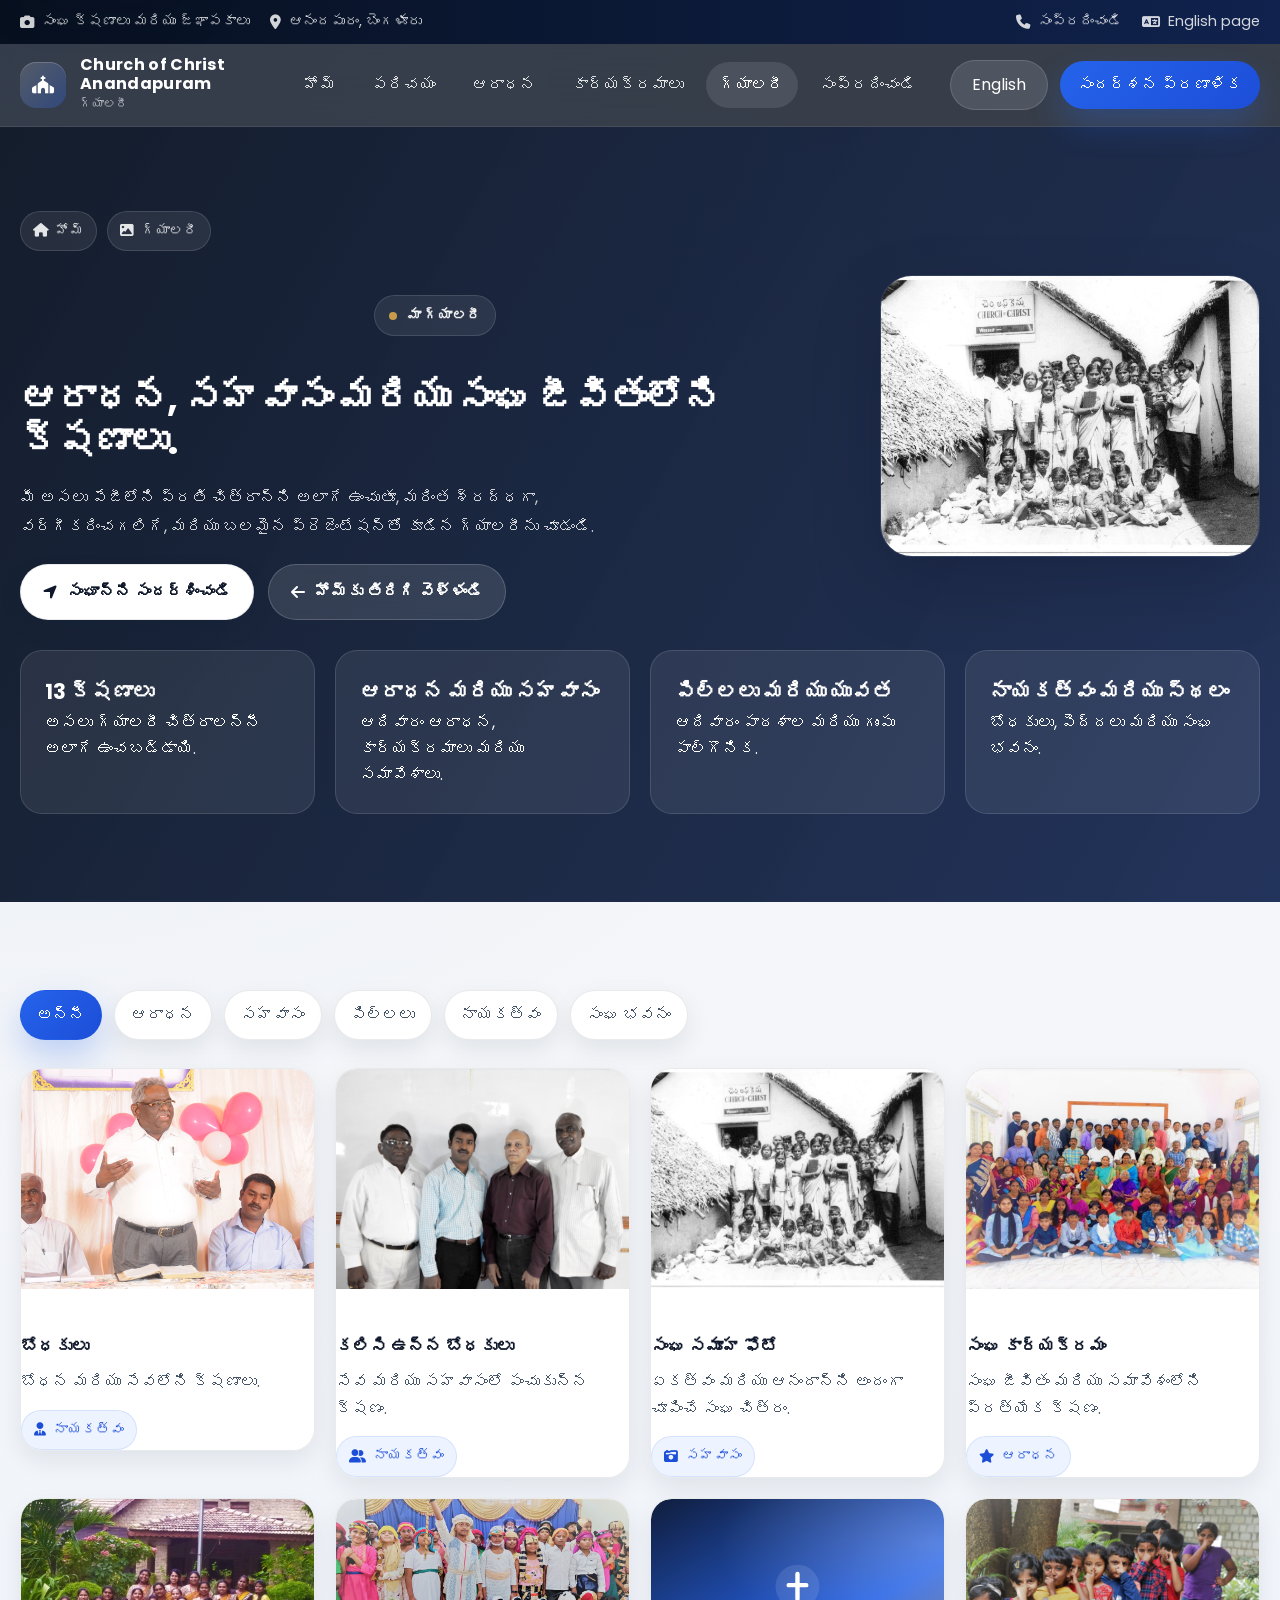
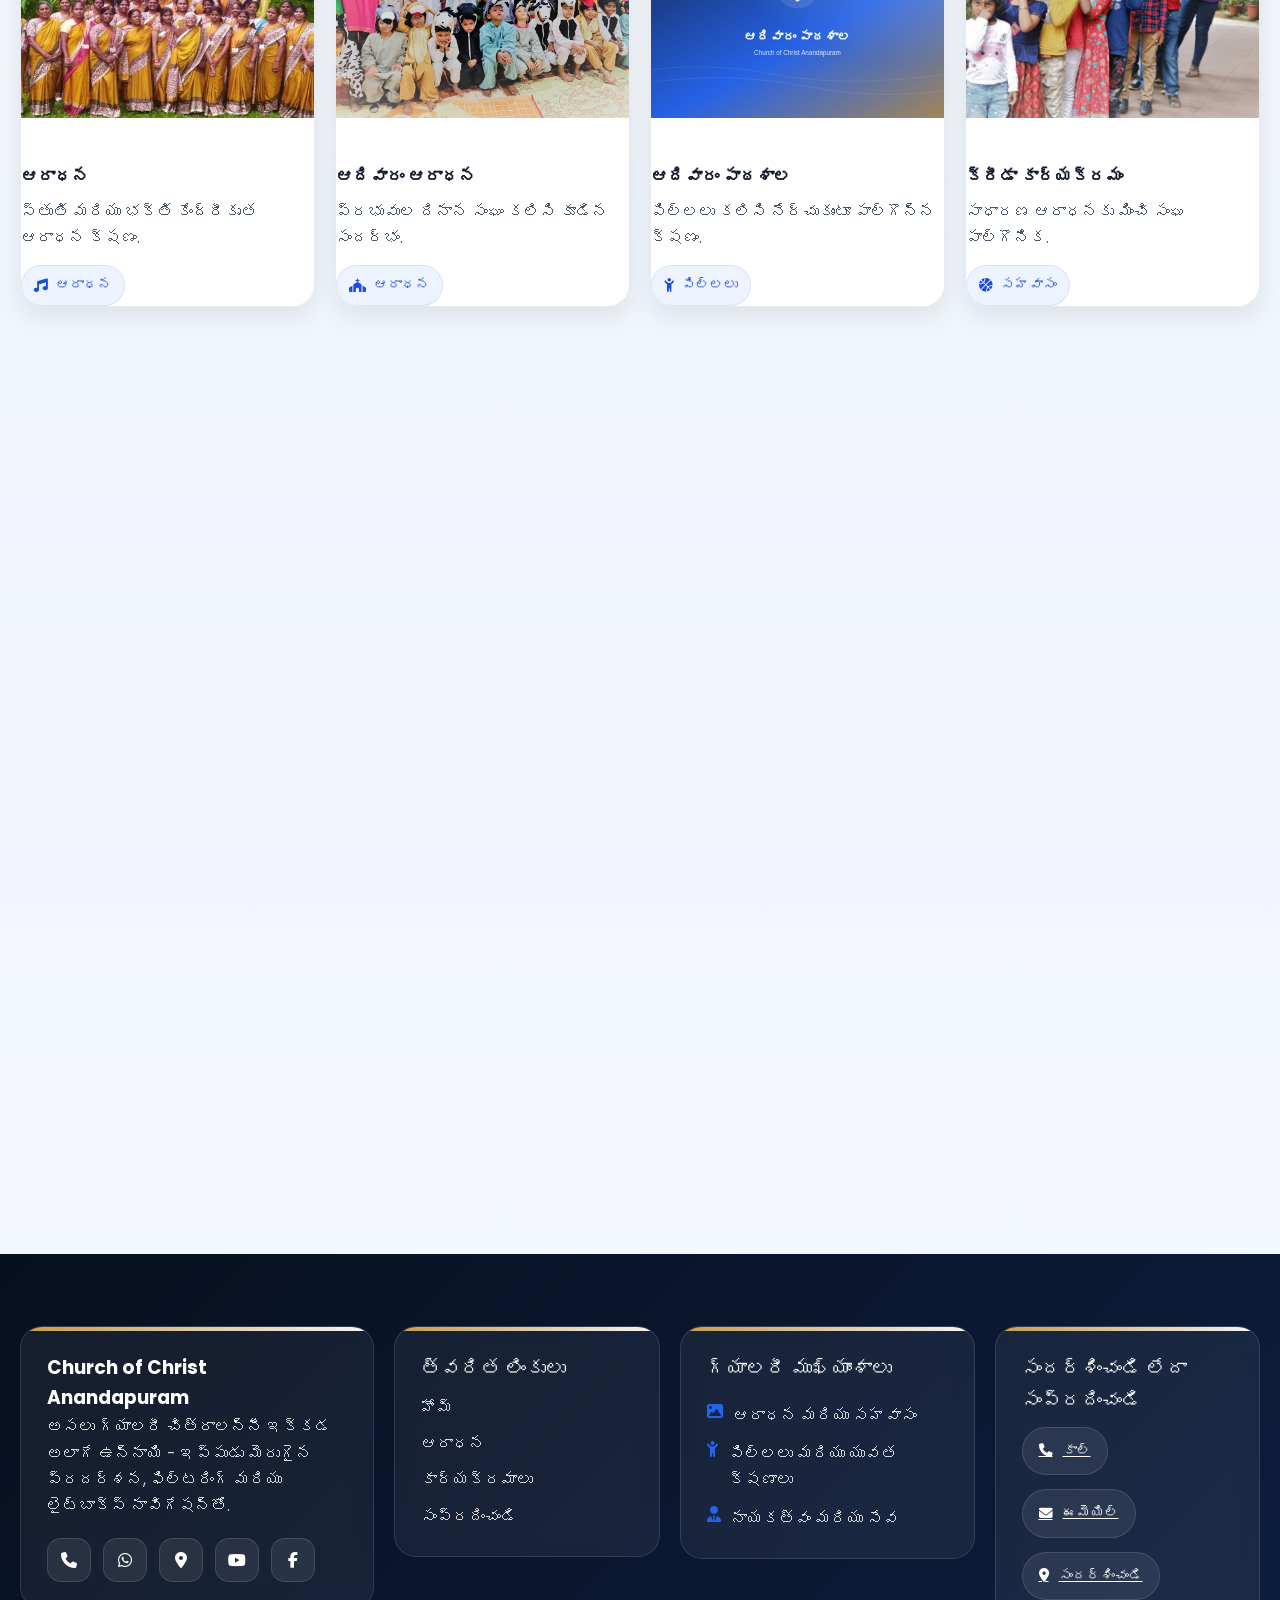
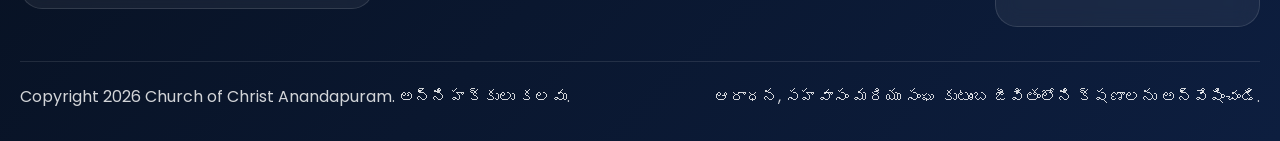
==== gallery-te.html @ 09833ae5 "prototype 1" ====
<!DOCTYPE html>
<html lang="te">
<head>
  <meta charset="UTF-8">
  <meta name="viewport" content="width=device-width, initial-scale=1.0">
  <title>గ్యాలరీ | Church of Christ Anandapuram</title>
  <meta name="description" content="Church of Christ Anandapuramలో ఆరాధన, సహవాసం, పిల్లల సేవ మరియు సంఘ జీవితంలోని క్షణాలను అన్వేషించండి.">
  <meta name="theme-color" content="#07101f">
  <link rel="preconnect" href="https://fonts.googleapis.com">
  <link rel="preconnect" href="https://fonts.gstatic.com" crossorigin>
  <link href="https://fonts.googleapis.com/css2?family=Poppins:wght@300;400;500;600;700;800&display=swap" rel="stylesheet">
  <link rel="stylesheet" href="https://cdnjs.cloudflare.com/ajax/libs/font-awesome/6.5.0/css/all.min.css">
  <link rel="icon" type="image/svg+xml" href="favicon.svg">
  <link rel="manifest" href="site.webmanifest">
  <link rel="stylesheet" href="styles.css">
</head>
<body>
  <a class="skip-link" href="#main-content">విషయానికి వెళ్లండి</a>
  <div class="progress-bar" id="progress-bar" aria-hidden="true"></div>

  <div class="topbar">
    <div class="container topbar-inner">
      <div class="topbar-list">
        <span class="topbar-item"><i class="fas fa-camera"></i>సంఘ క్షణాలు మరియు జ్ఞాపకాలు</span>
        <span class="topbar-item"><i class="fas fa-location-dot"></i>ఆనందపురం, బెంగళూరు</span>
      </div>
      <div class="topbar-actions">
        <a href="telugu.html#contact"><i class="fas fa-phone"></i>సంప్రదించండి</a>
        <a href="gallery.html"><i class="fas fa-language"></i>English page</a>
      </div>
    </div>
  </div>

  <header class="header">
    <div class="container nav">
      <a class="brand" href="telugu.html" aria-label="Church of Christ Anandapuram home">
        <span class="brand-mark"><i class="fas fa-church"></i></span>
        <span class="brand-copy">
          <strong>Church of Christ Anandapuram</strong>
          <small>గ్యాలరీ</small>
        </span>
      </a>

      <nav id="nav-menu" aria-label="Primary navigation">
        <button id="menu-close" type="button" aria-label="Close menu"><i class="fas fa-times"></i></button>
        <ul>
          <li><a href="telugu.html#home" data-nav-link>హోమ్</a></li>
          <li><a href="telugu.html#about" data-nav-link>పరిచయం</a></li>
          <li><a href="telugu.html#services" data-nav-link>ఆరాధన</a></li>
          <li><a href="telugu.html#programs" data-nav-link>కార్యక్రమాలు</a></li>
          <li><a href="gallery-te.html" class="is-active" data-nav-link>గ్యాలరీ</a></li>
          <li><a href="telugu.html#contact" data-nav-link>సంప్రదించండి</a></li>
        </ul>
        <a class="nav-cta" href="telugu.html#contact">సందర్శన ప్రణాళిక</a>
      </nav>

      <div class="nav-right">
        <a id="language-toggle" href="gallery.html" data-target="gallery.html" aria-label="Switch language">English</a>
        <a class="nav-cta" href="telugu.html#contact">సందర్శన ప్రణాళిక</a>
        <button id="menu-toggle" type="button" aria-label="Open menu" aria-controls="nav-menu" aria-expanded="false">
          <i class="fas fa-bars"></i>
        </button>
      </div>
    </div>
  </header>

  <main id="main-content">
    <section class="page-banner section">
      <div class="container page-banner-grid">
        <div class="reveal">
          <div class="breadcrumb">
            <a href="telugu.html"><i class="fas fa-house"></i>హోమ్</a>
            <span><i class="fas fa-image"></i>గ్యాలరీ</span>
          </div>
          <span class="section-kicker">మా గ్యాలరీ</span>
          <h1 class="section-title">ఆరాధన, సహవాసం మరియు సంఘ జీవితంలోని క్షణాలు.</h1>
          <p>మీ అసలు పేజీలోని ప్రతి చిత్రాన్ని అలాగే ఉంచుతూ, మరింత శ్రద్ధగా, వర్గీకరించగలిగే, మరియు బలమైన ప్రెజెంటేషన్‌తో కూడిన గ్యాలరీను చూడండి.</p>
          <div class="hero-actions">
            <a class="btn btn-tertiary" href="telugu.html#contact"><i class="fas fa-location-arrow"></i>సంఘాన్ని సందర్శించండి</a>
            <a class="btn btn-secondary" href="telugu.html"><i class="fas fa-arrow-left"></i>హోమ్‌కు తిరిగి వెళ్ళండి</a>
          </div>
        </div>

        <div class="page-banner-media reveal">
          <img src="Gallery.jpeg" alt="Church community" loading="lazy" data-fallback-label="Church Community">
        </div>
      </div>

      <div class="container gallery-summary">
        <div class="gallery-stat reveal">
          <strong><span data-gallery-count>13</span> క్షణాలు</strong>
          <span>అసలు గ్యాలరీ చిత్రాలన్నీ అలాగే ఉంచబడ్డాయి.</span>
        </div>
        <div class="gallery-stat reveal">
          <strong>ఆరాధన మరియు సహవాసం</strong>
          <span>ఆదివారం ఆరాధన, కార్యక్రమాలు మరియు సమావేశాలు.</span>
        </div>
        <div class="gallery-stat reveal">
          <strong>పిల్లలు మరియు యువత</strong>
          <span>ఆదివారం పాఠశాల మరియు గుంపు పాల్గొనిక.</span>
        </div>
        <div class="gallery-stat reveal">
          <strong>నాయకత్వం మరియు స్థలం</strong>
          <span>బోధకులు, పెద్దలు మరియు సంఘ భవనం.</span>
        </div>
      </div>
    </section>

    <section class="section light">
      <div class="container">
        <div class="filter-row reveal" aria-label="Gallery filters">
          <button class="filter-chip active is-active" type="button" data-filter="all">అన్నీ</button>
          <button class="filter-chip" type="button" data-filter="worship">ఆరాధన</button>
          <button class="filter-chip" type="button" data-filter="fellowship">సహవాసం</button>
          <button class="filter-chip" type="button" data-filter="kids">పిల్లలు</button>
          <button class="filter-chip" type="button" data-filter="leadership">నాయకత్వం</button>
          <button class="filter-chip" type="button" data-filter="building">సంఘ భవనం</button>
        </div>

        <div class="gallery-grid">
          <article class="gallery-item reveal" data-category="leadership worship">
            <button class="gallery-card" type="button" data-gallery-item data-image="Picture1.png" data-title="బోధకులు" data-caption="బోధన మరియు సేవలోని క్షణాలు.">
              <span class="gallery-media"><img src="Picture1.png" alt="బోధకులు" loading="lazy" data-fallback-label="బోధకులు"></span>
              <span class="gallery-card-body">
                <strong>బోధకులు</strong>
                <p>బోధన మరియు సేవలోని క్షణాలు.</p>
                <span class="gallery-meta-pill"><i class="fas fa-user-tie"></i>నాయకత్వం</span>
              </span>
            </button>
          </article>

          <article class="gallery-item reveal" data-category="leadership fellowship">
            <button class="gallery-card" type="button" data-gallery-item data-image="preachers.jpg" data-title="కలిసి ఉన్న బోధకులు" data-caption="సేవ మరియు సహవాసంలో పంచుకున్న క్షణం.">
              <span class="gallery-media"><img src="preachers.jpg" alt="బోధకులు" loading="lazy" data-fallback-label="కలిసి ఉన్న బోధకులు"></span>
              <span class="gallery-card-body">
                <strong>కలిసి ఉన్న బోధకులు</strong>
                <p>సేవ మరియు సహవాసంలో పంచుకున్న క్షణం.</p>
                <span class="gallery-meta-pill"><i class="fas fa-user-group"></i>నాయకత్వం</span>
              </span>
            </button>
          </article>

          <article class="gallery-item reveal" data-category="fellowship community">
            <button class="gallery-card" type="button" data-gallery-item data-image="Gallery.jpeg" data-title="సంఘ సమూహ ఫోటో" data-caption="ఏకత్వం మరియు ఆనందాన్ని అందంగా చూపించే సంఘ చిత్రం.">
              <span class="gallery-media"><img src="Gallery.jpeg" alt="సంఘ సమూహ ఫోటో" loading="lazy" data-fallback-label="సంఘ సమూహ ఫోటో"></span>
              <span class="gallery-card-body">
                <strong>సంఘ సమూహ ఫోటో</strong>
                <p>ఏకత్వం మరియు ఆనందాన్ని అందంగా చూపించే సంఘ చిత్రం.</p>
                <span class="gallery-meta-pill"><i class="fas fa-camera-retro"></i>సహవాసం</span>
              </span>
            </button>
          </article>

          <article class="gallery-item reveal" data-category="worship fellowship">
            <button class="gallery-card" type="button" data-gallery-item data-image="first.jpeg" data-title="సంఘ కార్యక్రమం" data-caption="సంఘ జీవితం మరియు సమావేశంలోని ప్రత్యేక క్షణం.">
              <span class="gallery-media"><img src="first.jpeg" alt="సంఘ కార్యక్రమం" loading="lazy" data-fallback-label="సంఘ కార్యక్రమం"></span>
              <span class="gallery-card-body">
                <strong>సంఘ కార్యక్రమం</strong>
                <p>సంఘ జీవితం మరియు సమావేశంలోని ప్రత్యేక క్షణం.</p>
                <span class="gallery-meta-pill"><i class="fas fa-star"></i>ఆరాధన</span>
              </span>
            </button>
          </article>

          <article class="gallery-item reveal" data-category="worship fellowship">
            <button class="gallery-card" type="button" data-gallery-item data-image="cimage22.jpeg" data-title="ఆరాధన" data-caption="స్తుతి మరియు భక్తి కేంద్రీకృత ఆరాధన క్షణం.">
              <span class="gallery-media"><img src="cimage22.jpeg" alt="ఆరాధన" loading="lazy" data-fallback-label="ఆరాధన"></span>
              <span class="gallery-card-body">
                <strong>ఆరాధన</strong>
                <p>స్తుతి మరియు భక్తి కేంద్రీకృత ఆరాధన క్షణం.</p>
                <span class="gallery-meta-pill"><i class="fas fa-music"></i>ఆరాధన</span>
              </span>
            </button>
          </article>

          <article class="gallery-item reveal" data-category="worship community">
            <button class="gallery-card" type="button" data-gallery-item data-image="main3.jpg" data-title="ఆదివారం ఆరాధన" data-caption="ప్రభువుల దినాన సంఘం కలిసి కూడిన సందర్భం.">
              <span class="gallery-media"><img src="main3.jpg" alt="ఆదివారం ఆరాధన" loading="lazy" data-fallback-label="ఆదివారం ఆరాధన"></span>
              <span class="gallery-card-body">
                <strong>ఆదివారం ఆరాధన</strong>
                <p>ప్రభువుల దినాన సంఘం కలిసి కూడిన సందర్భం.</p>
                <span class="gallery-meta-pill"><i class="fas fa-church"></i>ఆరాధన</span>
              </span>
            </button>
          </article>

          <article class="gallery-item reveal" data-category="kids children">
            <button class="gallery-card" type="button" data-gallery-item data-image="ss2.jpg" data-title="ఆదివారం పాఠశాల" data-caption="పిల్లలు కలిసి నేర్చుకుంటూ పాల్గొన్న క్షణం.">
              <span class="gallery-media"><img src="ss2.jpg" alt="ఆదివారం పాఠశాల" loading="lazy" data-fallback-label="ఆదివారం పాఠశాల"></span>
              <span class="gallery-card-body">
                <strong>ఆదివారం పాఠశాల</strong>
                <p>పిల్లలు కలిసి నేర్చుకుంటూ పాల్గొన్న క్షణం.</p>
                <span class="gallery-meta-pill"><i class="fas fa-child-reaching"></i>పిల్లలు</span>
              </span>
            </button>
          </article>

          <article class="gallery-item reveal" data-category="fellowship community">
            <button class="gallery-card" type="button" data-gallery-item data-image="sports.JPG" data-title="క్రీడా కార్యక్రమం" data-caption="సాధారణ ఆరాధనకు మించి సంఘ పాల్గొనిక.">
              <span class="gallery-media"><img src="sports.JPG" alt="క్రీడా కార్యక్రమం" loading="lazy" data-fallback-label="క్రీడా కార్యక్రమం"></span>
              <span class="gallery-card-body">
                <strong>క్రీడా కార్యక్రమం</strong>
                <p>సాధారణ ఆరాధనకు మించి సంఘ పాల్గొనిక.</p>
                <span class="gallery-meta-pill"><i class="fas fa-basketball"></i>సహవాసం</span>
              </span>
            </button>
          </article>

          <article class="gallery-item reveal" data-category="leadership">
            <button class="gallery-card" type="button" data-gallery-item data-image="cimage3.jpeg" data-title="పెద్దలు మరియు సేవకులు" data-caption="నమ్మకంగా సంఘానికి సేవ చేస్తున్న నాయకత్వం.">
              <span class="gallery-media"><img src="cimage3.jpeg" alt="పెద్దలు మరియు సేవకులు" loading="lazy" data-fallback-label="పెద్దలు మరియు సేవకులు"></span>
              <span class="gallery-card-body">
                <strong>పెద్దలు మరియు సేవకులు</strong>
                <p>నమ్మకంగా సంఘానికి సేవ చేస్తున్న నాయకత్వం.</p>
                <span class="gallery-meta-pill"><i class="fas fa-people-line"></i>నాయకత్వం</span>
              </span>
            </button>
          </article>

          <article class="gallery-item reveal" data-category="building church">
            <button class="gallery-card" type="button" data-gallery-item data-image="church.png" data-title="సంఘ భవనం" data-caption="సంఘం కూడి ఆరాధించి సందర్శకులను స్వాగతించే స్థలం.">
              <span class="gallery-media"><img src="church.png" alt="సంఘ భవనం" loading="lazy" data-fallback-label="సంఘ భవనం"></span>
              <span class="gallery-card-body">
                <strong>సంఘ భవనం</strong>
                <p>సంఘం కూడి ఆరాధించి సందర్శకులను స్వాగతించే స్థలం.</p>
                <span class="gallery-meta-pill"><i class="fas fa-building-columns"></i>భవనం</span>
              </span>
            </button>
          </article>

          <article class="gallery-item reveal" data-category="kids children">
            <button class="gallery-card" type="button" data-gallery-item data-image="ss4.jpg" data-title="ఆదివారం పాఠశాల గుంపు" data-caption="పిల్లల సేవలో మరో ఆనందకర క్షణం.">
              <span class="gallery-media"><img src="ss4.jpg" alt="ఆదివారం పాఠశాల గుంపు" loading="lazy" data-fallback-label="ఆదివారం పాఠశాల గుంపు"></span>
              <span class="gallery-card-body">
                <strong>ఆదివారం పాఠశాల గుంపు</strong>
                <p>పిల్లల సేవలో మరో ఆనందకర క్షణం.</p>
                <span class="gallery-meta-pill"><i class="fas fa-book-open-reader"></i>పిల్లలు</span>
              </span>
            </button>
          </article>

          <article class="gallery-item reveal" data-category="fellowship community">
            <button class="gallery-card" type="button" data-gallery-item data-image="Church Group Photo 4.JPG" data-title="సంఘ కుటుంబ ఫోటో" data-caption="సంఘ కుటుంబం కలిసి నిలిచిన మధుర జ్ఞాపకం.">
              <span class="gallery-media"><img src="Church Group Photo 4.JPG" alt="సంఘ కుటుంబ ఫోటో" loading="lazy" data-fallback-label="సంఘ కుటుంబ ఫోటో"></span>
              <span class="gallery-card-body">
                <strong>సంఘ కుటుంబ ఫోటో</strong>
                <p>సంఘ కుటుంబం కలిసి నిలిచిన మధుర జ్ఞాపకం.</p>
                <span class="gallery-meta-pill"><i class="fas fa-users"></i>సహవాసం</span>
              </span>
            </button>
          </article>

          <article class="gallery-item reveal" data-category="kids children">
            <button class="gallery-card" type="button" data-gallery-item data-image="cimage32.jpg" data-title="పిల్లల సేవ" data-caption="చిన్నవారు సహవాసం మరియు అభ్యాసంలో ఎదుగుతున్న క్షణం.">
              <span class="gallery-media"><img src="cimage32.jpg" alt="పిల్లల సేవ" loading="lazy" data-fallback-label="పిల్లల సేవ"></span>
              <span class="gallery-card-body">
                <strong>పిల్లల సేవ</strong>
                <p>చిన్నవారు సహవాసం మరియు అభ్యాసంలో ఎదుగుతున్న క్షణం.</p>
                <span class="gallery-meta-pill"><i class="fas fa-seedling"></i>పిల్లలు</span>
              </span>
            </button>
          </article>
        </div>
      </div>
    </section>
  </main>

  <div class="lightbox" id="lightbox" aria-hidden="true" role="dialog" aria-modal="true" aria-labelledby="lightbox-title">
    <button class="lightbox-close" id="lightbox-close" type="button" aria-label="చిత్రాన్ని మూసివేయండి"><i class="fas fa-times"></i></button>
    <button class="lightbox-control lightbox-prev" id="lightbox-prev" type="button" aria-label="మునుపటి చిత్రం"><i class="fas fa-chevron-left"></i></button>
    <div class="lightbox-stage">
      <div class="lightbox-media-shell">
        <img id="lightbox-image" alt="Gallery image">
      </div>
      <div class="lightbox-meta">
        <h3 id="lightbox-title">గ్యాలరీ చిత్రం</h3>
        <p id="lightbox-caption"></p>
      </div>
    </div>
    <button class="lightbox-control lightbox-next" id="lightbox-next" type="button" aria-label="తదుపరి చిత్రం"><i class="fas fa-chevron-right"></i></button>
  </div>

  <footer class="footer">
    <div class="container">
      <div class="footer-grid">
        <div class="footer-panel">
          <h3>Church of Christ Anandapuram</h3>
          <p class="footer-copy">అసలు గ్యాలరీ చిత్రాలన్నీ ఇక్కడ అలాగే ఉన్నాయి - ఇప్పుడు మెరుగైన ప్రదర్శన, ఫిల్టరింగ్ మరియు లైట్‌బాక్స్ నావిగేషన్‌తో.</p>
          <div class="socials">
            <a href="tel:+918951271344" aria-label="Call"><i class="fas fa-phone"></i></a>
            <a href="https://wa.me/918951271344" target="_blank" aria-label="WhatsApp"><i class="fab fa-whatsapp"></i></a>
            <a href="https://maps.app.goo.gl/ttew591Z3qqTK2h98" target="_blank" aria-label="Location"><i class="fas fa-map-marker-alt"></i></a>
            <a href="https://youtube.com/@churchofchrist_telugu?si=xi4PHIxGsc77WtcT" target="_blank" aria-label="YouTube"><i class="fab fa-youtube"></i></a>
            <a href="https://www.facebook.com/people/Church-of-Christ-Anandapuram/100081125636192/?locale=ur_PK" target="_blank" aria-label="Facebook"><i class="fab fa-facebook-f"></i></a>
          </div>
        </div>

        <div class="footer-panel">
          <div class="footer-title">త్వరిత లింకులు</div>
          <div class="footer-links">
            <a class="footer-link" href="telugu.html#home">హోమ్</a>
            <a class="footer-link" href="telugu.html#services">ఆరాధన</a>
            <a class="footer-link" href="telugu.html#programs">కార్యక్రమాలు</a>
            <a class="footer-link" href="telugu.html#contact">సంప్రదించండి</a>
          </div>
        </div>

        <div class="footer-panel">
          <div class="footer-title">గ్యాలరీ ముఖ్యాంశాలు</div>
          <div class="footer-meta">
            <span><i class="fas fa-image"></i>ఆరాధన మరియు సహవాసం</span>
            <span><i class="fas fa-child-reaching"></i>పిల్లలు మరియు యువత క్షణాలు</span>
            <span><i class="fas fa-user-tie"></i>నాయకత్వం మరియు సేవ</span>
          </div>
        </div>

        <div class="footer-panel">
          <div class="footer-title">సందర్శించండి లేదా సంప్రదించండి</div>
          <div class="footer-cta-row">
            <a class="footer-link-chip" href="tel:+918951271344"><i class="fas fa-phone"></i>కాల్</a>
            <a class="footer-link-chip" href="mailto:church.of.christ.acoc@gmail.com"><i class="fas fa-envelope"></i>ఈమెయిల్</a>
            <a class="footer-link-chip" href="https://maps.app.goo.gl/ttew591Z3qqTK2h98" target="_blank"><i class="fas fa-location-dot"></i>సందర్శించండి</a>
          </div>
        </div>
      </div>

      <div class="footer-bottom">
        <p class="footer-note">Copyright <span data-year></span> Church of Christ Anandapuram. అన్ని హక్కులు కలవు.</p>
        <p class="footer-note">ఆరాధన, సహవాసం మరియు సంఘ కుటుంబ జీవితంలోని క్షణాలను అన్వేషించండి.</p>
      </div>
    </div>
  </footer>

  <script src="script.js"></script>
</body>
</html>
---- styles.css ----
:root {
  --bg: #09111f;
  --bg-soft: #0f172a;
  --surface: rgba(255, 255, 255, 0.96);
  --surface-strong: #ffffff;
  --surface-muted: #f8fafc;
  --surface-alt: #eef4ff;
  --text: #0f172a;
  --text-soft: #475569;
  --text-faint: #64748b;
  --brand: #2563eb;
  --brand-strong: #1d4ed8;
  --brand-soft: rgba(37, 99, 235, 0.12);
  --gold: #c79b4a;
  --gold-soft: rgba(199, 155, 74, 0.14);
  --line: rgba(15, 23, 42, 0.09);
  --shadow-sm: 0 10px 25px rgba(15, 23, 42, 0.08);
  --shadow-md: 0 20px 45px rgba(15, 23, 42, 0.12);
  --shadow-lg: 0 28px 70px rgba(2, 6, 23, 0.18);
  --radius-sm: 14px;
  --radius-md: 22px;
  --radius-lg: 32px;
  --radius-xl: 42px;
  --container: 1240px;
  --header-height: 82px;
  --transition: 220ms ease;
}

* {
  box-sizing: border-box;
  margin: 0;
  padding: 0;
}

html {
  scroll-behavior: smooth;
}

body {
  font-family: 'Poppins', sans-serif;
  color: var(--text);
  background:
    radial-gradient(circle at top left, rgba(37, 99, 235, 0.09), transparent 32%),
    radial-gradient(circle at top right, rgba(199, 155, 74, 0.08), transparent 25%),
    linear-gradient(180deg, #ffffff 0%, #f8fbff 55%, #ffffff 100%);
  line-height: 1.65;
  min-height: 100vh;
  overflow-x: hidden;
}

body.menu-open {
  overflow: hidden;
}

a {
  color: inherit;
}

img {
  max-width: 100%;
  display: block;
}

button,
a,
input,
textarea,
iframe {
  font: inherit;
}

button {
  border: 0;
  background: transparent;
  cursor: pointer;
}

::selection {
  background: rgba(37, 99, 235, 0.18);
}

:focus-visible {
  outline: 3px solid rgba(37, 99, 235, 0.35);
  outline-offset: 3px;
}

main section[id],
footer[id],
div[id] {
  scroll-margin-top: calc(var(--header-height) + 20px);
}

.container {
  width: min(calc(100% - 32px), var(--container));
  margin: 0 auto;
}

.center {
  text-align: center;
}

.skip-link {
  position: fixed;
  top: 14px;
  left: 16px;
  background: #ffffff;
  color: var(--text);
  padding: 12px 18px;
  border-radius: 999px;
  box-shadow: var(--shadow-md);
  z-index: 4000;
  transform: translateY(-140%);
  transition: transform var(--transition);
  text-decoration: none;
}

.skip-link:focus {
  transform: translateY(0);
}

.topbar {
  background: linear-gradient(90deg, #07101f 0%, #10224d 100%);
  color: rgba(255, 255, 255, 0.82);
  font-size: 0.9rem;
}

.topbar-inner {
  display: flex;
  align-items: center;
  justify-content: space-between;
  gap: 16px;
  padding: 10px 0;
}

.topbar-list,
.topbar-actions {
  display: flex;
  flex-wrap: wrap;
  gap: 12px 20px;
  align-items: center;
}

.topbar-item,
.topbar-actions a {
  display: inline-flex;
  align-items: center;
  gap: 8px;
}

.topbar-actions a {
  text-decoration: none;
  transition: color var(--transition);
}

.topbar-actions a:hover {
  color: #ffffff;
}

.progress-bar {
  position: fixed;
  top: 0;
  left: 0;
  width: 0;
  height: 3px;
  background: linear-gradient(90deg, var(--gold) 0%, var(--brand) 100%);
  z-index: 2500;
}

.header {
  position: sticky;
  top: 0;
  z-index: 2000;
  background: rgba(7, 16, 31, 0.8);
  backdrop-filter: blur(18px);
  border-bottom: 1px solid rgba(255, 255, 255, 0.08);
  transition: background var(--transition), box-shadow var(--transition), border-color var(--transition);
}

.header.scrolled {
  background: rgba(7, 16, 31, 0.92);
  box-shadow: 0 18px 40px rgba(2, 6, 23, 0.28);
  border-color: rgba(255, 255, 255, 0.05);
}

.nav {
  min-height: var(--header-height);
  display: flex;
  align-items: center;
  justify-content: space-between;
  gap: 20px;
}

.brand {
  display: inline-flex;
  align-items: center;
  gap: 14px;
  text-decoration: none;
  color: #ffffff;
  min-width: 0;
}

.brand-mark {
  width: 46px;
  height: 46px;
  border-radius: 16px;
  background: linear-gradient(135deg, rgba(255, 255, 255, 0.16), rgba(37, 99, 235, 0.3));
  display: grid;
  place-items: center;
  box-shadow: inset 0 1px 0 rgba(255, 255, 255, 0.18);
  font-size: 1.1rem;
  flex: 0 0 auto;
}

.brand-copy {
  display: flex;
  flex-direction: column;
  min-width: 0;
}

.brand-copy strong {
  font-size: 1rem;
  line-height: 1.2;
  letter-spacing: 0.02em;
}

.brand-copy small {
  color: rgba(255, 255, 255, 0.68);
  font-size: 0.78rem;
  white-space: nowrap;
}

#nav-menu {
  display: flex;
  align-items: center;
  gap: 28px;
  margin-left: auto;
}

#nav-menu > .nav-cta {
  display: none;
}

#nav-menu ul {
  list-style: none;
  display: flex;
  align-items: center;
  gap: 8px;
}

#nav-menu a {
  display: inline-flex;
  align-items: center;
  gap: 8px;
  padding: 10px 14px;
  color: rgba(255, 255, 255, 0.84);
  text-decoration: none;
  border-radius: 999px;
  transition: color var(--transition), background var(--transition);
}

#nav-menu a:hover,
#nav-menu a.is-active {
  color: #ffffff;
  background: rgba(255, 255, 255, 0.1);
}

.nav-right {
  display: flex;
  align-items: center;
  gap: 12px;
  flex: 0 0 auto;
}

#language-toggle,
.nav-cta,
.btn,
.filter-chip,
.gallery-card,
.scroll-top-btn,
.hero-panel a,
.contact-action,
.footer-link-chip {
  transition:
    transform var(--transition),
    box-shadow var(--transition),
    background var(--transition),
    color var(--transition),
    border-color var(--transition);
}

#language-toggle {
  display: inline-flex;
  align-items: center;
  justify-content: center;
  padding: 11px 16px;
  border-radius: 999px;
  background: rgba(255, 255, 255, 0.12);
  color: #ffffff;
  border: 1px solid rgba(255, 255, 255, 0.14);
  min-width: 98px;
  text-decoration: none;
}

#language-toggle:hover {
  background: rgba(255, 255, 255, 0.2);
}

.nav-cta {
  text-decoration: none;
  color: #ffffff;
  background: linear-gradient(135deg, var(--brand) 0%, var(--brand-strong) 100%);
  padding: 11px 18px;
  border-radius: 999px;
  box-shadow: 0 16px 32px rgba(37, 99, 235, 0.28);
}

.nav-cta:hover,
.btn:hover,
.gallery-card:hover,
.contact-action:hover,
.footer-link-chip:hover,
#language-toggle:hover,
.filter-chip:hover {
  transform: translateY(-2px);
}

#menu-toggle,
#menu-close {
  display: none;
  width: 46px;
  height: 46px;
  border-radius: 14px;
  color: #ffffff;
  background: rgba(255, 255, 255, 0.1);
  align-items: center;
  justify-content: center;
  font-size: 1.05rem;
}

.section {
  padding: 88px 0;
  position: relative;
}

.section.light {
  background: linear-gradient(180deg, rgba(15, 23, 42, 0.03) 0%, rgba(37, 99, 235, 0.04) 100%);
}

.section-heading.center {
  margin-left: auto;
  margin-right: auto;
  text-align: center;
}

.section-kicker {
  display: inline-flex;
  align-items: center;
  justify-content: center;
  gap: 10px;
  padding: 8px 14px;
  border-radius: 99px;
  background: var(--brand-soft);
  color: var(--brand-strong);
  font-size: 0.88rem;
  font-weight: 600;
  letter-spacing: 0.01em;
  margin: 0 auto 18px;
}

.section-kicker::before {
  content: '';
  width: 8px;
  height: 8px;
  border-radius: 999px;
  background: var(--gold);
}

.section-heading {
  max-width: 720px;
  margin-bottom: 46px;
  display: grid;
  gap: clamp(14px, 1.8vw, 22px);
}

.section-heading.center {
  margin-left: auto;
  margin-right: auto;
}

.section-title,
.section-title1 {
  color: var(--text);
  font-size: clamp(2rem, 3vw, 3rem);
  line-height: 1.12;
  letter-spacing: -0.03em;
}

.section-title1 {
  font-size: 1.05rem;
  font-weight: 600;
  color: var(--brand-strong);
  margin-top: 0;
}

.section-text,
.section-heading p,
.section-subtext {
  margin-top: 0;
  color: var(--text-soft);
  max-width: 780px;
  line-height: 1.84;
}

.hero {
  position: relative;
  min-height: min(100svh, 860px);
  display: flex;
  align-items: center;
  overflow: clip;
  padding-top: 52px;
  background: #081121;
}

.hero::before {
  content: '';
  position: absolute;
  inset: 0;
  background:
    linear-gradient(115deg, rgba(4, 8, 20, 0.92) 10%, rgba(7, 16, 31, 0.72) 46%, rgba(37, 99, 235, 0.25) 100%),
    radial-gradient(circle at 80% 10%, rgba(199, 155, 74, 0.18), transparent 28%);
  z-index: 1;
}

.hero::after {
  content: '';
  position: absolute;
  inset: auto 0 0;
  height: 180px;
  background: linear-gradient(180deg, transparent 0%, rgba(4, 8, 20, 0.6) 65%, rgba(4, 8, 20, 0.86) 100%);
  z-index: 1;
}

.hero-slider {
  position: absolute;
  inset: 0;
  z-index: 0;
}

.hero-slider .slide {
  position: absolute;
  inset: 0;
  width: 100%;
  height: 100%;
  object-fit: cover;
  object-position: center;
  opacity: 0;
  transform: scale(1.03);
  transition: opacity 900ms ease, transform 2200ms ease;
}

.hero-slider .slide.active {
  opacity: 1;
  transform: scale(1);
}

.hero-grid {
  position: relative;
  z-index: 2;
  display: grid;
  grid-template-columns: minmax(0, 1.3fr) minmax(320px, 420px);
  gap: 42px;
  align-items: center;
}

.hero-content {
  color: #ffffff;
  max-width: 760px;
  display: grid;
  gap: clamp(16px, 2vw, 24px);
}

.hero-content .section-kicker,
.page-banner .section-kicker,
.visit-banner .section-kicker {
  background: rgba(255, 255, 255, 0.08);
  color: rgba(255, 255, 255, 0.92);
  border: 1px solid rgba(255, 255, 255, 0.12);
}

.hero-content .section-kicker::before,
.page-banner .section-kicker::before,
.visit-banner .section-kicker::before {
  background: var(--gold);
}

.hero h1 {
  font-size: clamp(2.6rem, 5vw, 5.2rem);
  line-height: 0.98;
  letter-spacing: -0.05em;
  margin-bottom: 0;
  max-width: 12ch;
}

.hero p {
  color: rgba(255, 255, 255, 0.82);
  font-size: 1.05rem;
  max-width: 62ch;
  margin: 0;
  line-height: 1.84;
}

.hero-actions,
.inline-actions,
.visit-actions,
.hero-card-actions,
.footer-cta-row,
.contact-actions {
  display: flex;
  flex-wrap: wrap;
  gap: 14px;
}

.hero-actions {
  margin-top: 0;
}

.hero-meta {
  display: flex;
  flex-wrap: wrap;
  gap: 12px;
  margin-top: 4px;
}

.hero-pill {
  display: inline-flex;
  align-items: center;
  gap: 10px;
  padding: 12px 16px;
  border-radius: 999px;
  background: rgba(255, 255, 255, 0.08);
  border: 1px solid rgba(255, 255, 255, 0.12);
  color: rgba(255, 255, 255, 0.88);
  backdrop-filter: blur(12px);
}

.hero-panel {
  position: relative;
}

.hero-card {
  background: rgba(255, 255, 255, 0.95);
  border: 1px solid rgba(255, 255, 255, 0.3);
  box-shadow: var(--shadow-lg);
  border-radius: var(--radius-lg);
  padding: 28px;
  backdrop-filter: blur(18px);
  display: grid;
  gap: 18px;
}

.hero-card h2 {
  font-size: 1.5rem;
  color: var(--text);
  margin-bottom: 0;
}

.hero-card > p {
  color: var(--text-soft);
  margin-bottom: 0;
  line-height: 1.76;
}

.hero-card-row {
  display: flex;
  align-items: flex-start;
  justify-content: space-between;
  gap: 16px;
  padding: 16px 0;
  border-top: 1px solid var(--line);
}

.hero-card-row:first-of-type {
  border-top: 0;
  padding-top: 0;
}

.hero-card-row span {
  color: var(--text-soft);
}

.hero-card-row strong {
  color: var(--text);
  text-align: right;
}

.hero-card-actions {
  margin-top: 0;
}

.hero-dots {
  position: absolute;
  left: 50%;
  bottom: 34px;
  transform: translateX(-50%);
  z-index: 3;
  display: inline-flex;
  gap: 10px;
}

.hero-dot {
  width: 12px;
  height: 12px;
  border-radius: 999px;
  border: 0;
  background: rgba(255, 255, 255, 0.34);
}

.hero-dot.active {
  width: 36px;
  background: linear-gradient(90deg, var(--gold), #ffffff);
}

.page-banner-grid > .reveal:first-child,
.visit-banner > div:first-child {
  display: grid;
  gap: clamp(14px, 1.8vw, 22px);
}

.inline-actions {
  margin-top: 2px;
}

.page-banner p,
.visit-banner p,
.schedule-intro {
  margin: 0;
  line-height: 1.8;
}

.btn {
  display: inline-flex;
  align-items: center;
  justify-content: center;
  gap: 10px;
  padding: 14px 22px;
  text-decoration: none;
  border-radius: 999px;
  border: 1px solid transparent;
  font-weight: 600;
}

.btn-primary {
  background: linear-gradient(135deg, var(--brand) 0%, var(--brand-strong) 100%);
  color: #ffffff;
  box-shadow: 0 16px 32px rgba(37, 99, 235, 0.25);
}

.btn-secondary {
  background: rgba(255, 255, 255, 0.12);
  color: #ffffff;
  border-color: rgba(255, 255, 255, 0.18);
  backdrop-filter: blur(12px);
}

.btn-tertiary {
  background: #ffffff;
  color: var(--text);
  border-color: var(--line);
  box-shadow: var(--shadow-sm);
}

.btn-ghost {
  background: transparent;
  color: var(--brand-strong);
  border-color: rgba(37, 99, 235, 0.22);
}

.metrics-grid,
.cards,
.feature-grid,
.program-grid,
.footer-grid,
.contact-info-grid,
.gallery-grid {
  display: grid;
  gap: 20px;
}

.metrics-grid {
  grid-template-columns: repeat(4, minmax(0, 1fr));
}

.metric-card,
.card,
.feature-card,
.program-card,
.surface-card,
.contact-panel,
.footer-panel,
.gallery-card,
.gallery-stat,
.info-chip,
.leader-card,
.summary-card {
  background: var(--surface);
  border: 1px solid var(--line);
  border-radius: var(--radius-md);
  box-shadow: var(--shadow-sm);
}

.metric-card {
  padding: 28px;
  position: relative;
  overflow: hidden;
}

.metric-card::after {
  content: '';
  position: absolute;
  inset: auto -40px -60px auto;
  width: 140px;
  height: 140px;
  border-radius: 999px;
  background: radial-gradient(circle, rgba(37, 99, 235, 0.12) 0%, transparent 70%);
}

.metric-card strong {
  display: block;
  font-size: 1.45rem;
  line-height: 1.15;
  color: var(--text);
}

.metric-card span {
  display: block;
  margin-top: 8px;
  color: var(--text-soft);
}

.grid-two,
.connect-grid,
.leadership-grid,
.about-grid {
  display: grid;
  grid-template-columns: repeat(2, minmax(0, 1fr));
  gap: 32px;
  align-items: start;
}

.feature-grid {
  grid-template-columns: repeat(2, minmax(0, 1fr));
}

.feature-card,
.card,
.program-card,
.contact-panel,
.footer-panel,
.leader-card,
.summary-card {
  padding: 26px;
}

.feature-card i,
.program-card i,
.summary-card i,
.contact-item i,
.footer-meta i,
.info-chip i {
  color: var(--brand);
}

.feature-card-icon,
.program-icon,
.summary-icon,
.contact-icon,
.info-chip-icon {
  width: 52px;
  height: 52px;
  display: inline-grid;
  place-items: center;
  border-radius: 18px;
  background: linear-gradient(135deg, var(--brand-soft), rgba(199, 155, 74, 0.12));
  margin-bottom: 16px;
  font-size: 1.15rem;
}

.feature-card h3,
.card h3,
.program-card h3,
.summary-card h3,
.contact-panel h3,
.leader-card h3,
.footer-title {
  font-size: 1.22rem;
  margin-bottom: 10px;
  color: var(--text);
}

.feature-card p,
.card p,
.program-card p,
.summary-card p,
.contact-panel p,
.leader-card p,
.contact-copy,
.gallery-card p,
.footer-copy,
.footer-meta {
  color: var(--text-soft);
}

.cards {
  grid-template-columns: repeat(auto-fit, minmax(240px, 1fr));
}

.card,
.program-card,
.feature-card,
.summary-card,
.leader-card,
.contact-panel,
.gallery-card,
.metric-card,
.visit-banner,
.elders-showcase,
.footer-panel {
  position: relative;
  overflow: hidden;
}

.card::before,
.program-card::before,
.feature-card::before,
.summary-card::before,
.contact-panel::before,
.leader-card::before,
.metric-card::before,
.visit-banner::before,
.elders-showcase::before,
.footer-panel::before {
  content: '';
  position: absolute;
  inset: 0 0 auto;
  height: 4px;
  background: linear-gradient(90deg, var(--brand) 0%, var(--gold) 100%);
}

.card:hover,
.program-card:hover,
.feature-card:hover,
.summary-card:hover,
.contact-panel:hover,
.leader-card:hover,
.metric-card:hover,
.footer-panel:hover,
.elders-showcase:hover {
  transform: translateY(-4px);
  box-shadow: var(--shadow-md);
}

.card-badge,
.time-pill,
.gallery-meta-pill,
.footer-link-chip,
.info-chip,
.breadcrumb a,
.breadcrumb span {
  display: inline-flex;
  align-items: center;
  gap: 8px;
  padding: 8px 12px;
  border-radius: 999px;
  font-size: 0.85rem;
}

.card-badge,
.time-pill,
.info-chip {
  background: var(--brand-soft);
  color: var(--brand-strong);
  border: 1px solid rgba(37, 99, 235, 0.1);
}

.card-img,
.preacher-img,
.elders-img,
.gallery-card img,
.page-banner-media img,
.hero-slider img {
  background: linear-gradient(135deg, #dbeafe 0%, #cbd5e1 100%);
}

.card-media,
.leader-media,
.gallery-media,
.elders-media {
  border-radius: calc(var(--radius-md) - 6px);
  overflow: hidden;
  margin-bottom: 18px;
  background: linear-gradient(135deg, rgba(37, 99, 235, 0.14), rgba(199, 155, 74, 0.14));
}

.card-img,
.gallery-card img,
.elders-img {
  width: 100%;
  aspect-ratio: 16 / 10;
  object-fit: cover;
  transition: transform 420ms ease;
}

.gallery-card:hover img,
.card:hover .card-img,
.elders-showcase:hover .elders-img,
.leader-card:hover .preacher-img {
  transform: scale(1.05);
}

.schedule-grid {
  display: grid;
  grid-template-columns: repeat(2, minmax(0, 1fr));
  gap: 22px;
}

.schedule-card {
  padding: 30px;
  display: flex;
  flex-direction: column;
  gap: 22px;
  height: 100%;
}

.schedule-card-head {
  display: flex;
  align-items: flex-start;
  justify-content: space-between;
  gap: 16px;
  flex-wrap: wrap;
}

.schedule-card-title {
  display: grid;
  gap: 12px;
}

.schedule-card h3 {
  margin: 0;
  font-size: 1.5rem;
}

.schedule-mode {
  display: inline-flex;
  align-items: center;
  gap: 8px;
  padding: 10px 14px;
  border-radius: 999px;
  background: rgba(15, 23, 42, 0.05);
  border: 1px solid rgba(15, 23, 42, 0.08);
  color: var(--text);
  font-size: 0.86rem;
  font-weight: 600;
}

.schedule-mode-warm {
  background: var(--gold-soft);
  border-color: rgba(199, 155, 74, 0.18);
  color: #8a5b18;
}

.schedule-list {
  display: grid;
  gap: 14px;
  margin-top: 0;
}

.schedule-item {
  display: flex;
  align-items: flex-start;
  justify-content: space-between;
  gap: 18px;
  padding: 18px;
  border: 1px solid rgba(15, 23, 42, 0.08);
  border-radius: 20px;
  background: linear-gradient(180deg, rgba(255, 255, 255, 0.98), rgba(248, 250, 252, 0.98));
}

.schedule-item:first-child {
  padding-top: 18px;
  border-top: 1px solid rgba(15, 23, 42, 0.08);
}

.schedule-copy {
  display: grid;
  gap: 6px;
}

.schedule-label {
  color: var(--text);
  display: block;
  font-size: 1.02rem;
}

.schedule-time {
  color: var(--text);
  display: block;
  text-align: right;
  white-space: nowrap;
}

.schedule-item span {
  color: var(--text-soft);
}

.schedule-footer {
  display: grid;
  gap: 16px;
  margin-top: auto;
}

.schedule-actions {
  display: flex;
  flex-wrap: wrap;
  gap: 12px;
}

.program-grid {
  grid-template-columns: repeat(4, minmax(0, 1fr));
}

.program-card .time-pill {
  margin-bottom: 14px;
}

.program-card p + p,
.card p + p,
.contact-panel p + p {
  margin-top: 10px;
}

.visit-banner {
  display: grid;
  grid-template-columns: minmax(0, 1.25fr) auto;
  gap: 28px;
  align-items: center;
  padding: 36px;
  background:
    linear-gradient(135deg, rgba(7, 16, 31, 0.96) 0%, rgba(16, 34, 77, 0.96) 100%),
    linear-gradient(180deg, rgba(199, 155, 74, 0.16), rgba(37, 99, 235, 0.18));
  color: #ffffff;
  box-shadow: var(--shadow-lg);
  border-radius: var(--radius-lg);
}

.visit-banner::before {
  background: linear-gradient(90deg, var(--gold), #ffffff);
}

.visit-banner p {
  color: rgba(255, 255, 255, 0.78);
  margin-top: 0;
  max-width: 62ch;
}

.leadership-grid {
  align-items: stretch;
}

.leader-card {
  height: 100%;
}

.preacher-img {
  width: 146px;
  height: 146px;
  object-fit: cover;
  border-radius: 28px;
  margin-bottom: 18px;
}

.preacher-contact {
  display: grid;
  gap: 12px;
  margin-top: 16px;
}

.preacher-contact a,
.contact-link,
.footer-link,
.socials a,
.gallery-card {
  text-decoration: none;
}

.preacher-contact a,
.contact-link,
.footer-link {
  color: var(--brand-strong);
}

.elders-showcase {
  padding: 28px;
  height: 100%;
}

.elders-showcase p {
  margin-top: 14px;
  color: var(--text-soft);
}

.connect-grid {
  align-items: stretch;
}
#watch .contact-panel {
  max-width: 900px;
  margin: 0 auto;
  text-align: center;
}
.btn-youtube {
  background: #e97171;
  color: #fff;
  border: none;
  padding: 16px 24px;
  font-weight: 600;
}

.video-shell {
  max-width: 720px;
  margin: 24px auto 0;
  aspect-ratio: 16 / 9;
  border-radius: 24px;
  overflow: hidden;
  background: #0f172a;
}

.video-shell iframe {
  width: 100%;
  height: 100%;
  border: 0;
}

.contact-actions {
  margin-top: 24px;
}

.contact-action,
.footer-link-chip {
  display: inline-flex;
  align-items: center;
  justify-content: center;
  gap: 10px;
  padding: 12px 16px;
  background: #ffffff;
  border: 1px solid var(--line);
  border-radius: 999px;
  color: var(--text);
  box-shadow: var(--shadow-sm);
}

.contact-info-grid {
  margin-top: 26px;
  grid-template-columns: repeat(3, minmax(0, 1fr));
}

.contact-item {
  display: grid;
  gap: 10px;
  padding: 18px;
  border: 1px solid var(--line);
  border-radius: 20px;
  background: rgba(255, 255, 255, 0.82);
}

.contact-item strong {
  color: var(--text);
}

.faq-container {
  display: grid;
  gap: 14px;
}

.faq-item {
  background: rgba(255, 255, 255, 0.95);
  border: 1px solid var(--line);
  border-radius: 24px;
  box-shadow: var(--shadow-sm);
  overflow: hidden;
}

.faq-question {
  width: 100%;
  display: flex;
  align-items: center;
  justify-content: space-between;
  gap: 18px;
  padding: 22px 24px;
  font-weight: 600;
  color: var(--text);
}

.faq-icon {
  width: 34px;
  height: 34px;
  flex: 0 0 auto;
  border-radius: 999px;
  display: inline-grid;
  place-items: center;
  background: var(--brand-soft);
  color: var(--brand-strong);
  transition: transform var(--transition), background var(--transition);
}

.faq-answer {
  max-height: 0;
  overflow: hidden;
  padding: 0 24px;
  color: var(--text-soft);
  transition: max-height 320ms ease, padding 320ms ease;
}

.faq-item.active .faq-answer,
.faq-item.is-open .faq-answer {
  padding: 0 24px 24px;
}

.faq-item.active .faq-icon,
.faq-item.is-open .faq-icon {
  transform: rotate(45deg);
  background: var(--gold-soft);
}

.page-banner {
  position: relative;
  overflow: hidden;
  background:
    linear-gradient(120deg, rgba(7, 16, 31, 0.94) 0%, rgba(16, 34, 77, 0.92) 100%),
    radial-gradient(circle at top right, rgba(199, 155, 74, 0.18), transparent 32%);
  color: #ffffff;
  padding-top: 84px;
}

.page-banner-grid {
  display: grid;
  grid-template-columns: minmax(0, 1.15fr) minmax(280px, 380px);
  gap: 30px;
  align-items: center;
}

.page-banner p {
  color: rgba(255, 255, 255, 0.8);
  max-width: 62ch;
}

.page-banner .section-title,
.page-banner h1,
.visit-banner .section-title {
  color: #ffffff;
}

.page-banner-media {
  position: relative;
  border-radius: var(--radius-lg);
  overflow: hidden;
  box-shadow: var(--shadow-lg);
  border: 1px solid rgba(255, 255, 255, 0.1);
}

.page-banner-media img {
  width: 100%;
  height: 100%;
  min-height: 280px;
  object-fit: cover;
}

.breadcrumb {
  display: flex;
  align-items: center;
  flex-wrap: wrap;
  gap: 10px;
  margin-bottom: 22px;
}

.breadcrumb a,
.breadcrumb span {
  background: rgba(255, 255, 255, 0.08);
  border: 1px solid rgba(255, 255, 255, 0.12);
  color: rgba(255, 255, 255, 0.88);
  text-decoration: none;
}

.gallery-summary {
  display: grid;
  grid-template-columns: repeat(4, minmax(0, 1fr));
  gap: 20px;
  margin-top: 30px;
}

.gallery-stat {
  padding: 24px;
  background: rgba(255, 255, 255, 0.08);
  color: #ffffff;
  border: 1px solid rgba(255, 255, 255, 0.12);
  box-shadow: none;
}

.gallery-stat strong {
  display: block;
  font-size: 1.3rem;
}

.filter-row {
  display: flex;
  flex-wrap: wrap;
  gap: 12px;
  margin-bottom: 28px;
}

.filter-chip {
  padding: 11px 16px;
  border-radius: 999px;
  border: 1px solid var(--line);
  background: #ffffff;
  color: var(--text-soft);
  box-shadow: var(--shadow-sm);
}

.filter-chip.active,
.filter-chip.is-active {
  background: linear-gradient(135deg, var(--brand) 0%, var(--brand-strong) 100%);
  color: #ffffff;
  border-color: transparent;
  box-shadow: 0 16px 32px rgba(37, 99, 235, 0.25);
}

.gallery-grid {
  grid-template-columns: repeat(auto-fit, minmax(260px, 1fr));
}

.gallery-item.is-hidden {
  display: none;
}

.gallery-card {
  width: 100%;
  text-align: left;
  padding: 0;
  cursor: pointer;
}

.gallery-media {
  display: block;
  aspect-ratio: 4 / 3;
  overflow: hidden;
  border-radius: calc(var(--radius-md) - 2px) calc(var(--radius-md) - 2px) 0 0;
  background: linear-gradient(135deg, rgba(37, 99, 235, 0.16), rgba(199, 155, 74, 0.16));
}

.gallery-card img {
  width: 100%;
  height: 100%;
}

.gallery-card-body {
  padding: 20px 22px 24px;
}

.gallery-card strong {
  display: block;
  color: var(--text);
  font-size: 1.06rem;
}

.gallery-card p {
  margin-top: 8px;
}

.gallery-meta-pill {
  margin-top: 14px;
  background: var(--surface-alt);
  color: var(--brand-strong);
  border: 1px solid rgba(37, 99, 235, 0.12);
}

.lightbox {
  position: fixed;
  inset: 0;
  display: none;
  align-items: center;
  justify-content: center;
  padding: 24px;
  background: rgba(2, 6, 23, 0.92);
  backdrop-filter: blur(10px);
  z-index: 3000;
}

.lightbox.is-open {
  display: flex;
}

.lightbox-stage {
  position: relative;
  width: min(1100px, 100%);
  max-height: 100%;
  display: grid;
  gap: 18px;
  justify-items: center;
}

.lightbox-media-shell {
  width: min(100%, 960px);
  max-height: min(72vh, 760px);
  background: linear-gradient(135deg, rgba(37, 99, 235, 0.18), rgba(199, 155, 74, 0.2));
  border-radius: 28px;
  overflow: hidden;
  border: 1px solid rgba(255, 255, 255, 0.1);
  box-shadow: var(--shadow-lg);
}

.lightbox img {
  width: 100%;
  height: 100%;
  max-height: min(72vh, 760px);
  object-fit: contain;
  background: rgba(255, 255, 255, 0.02);
}

.lightbox-meta {
  width: min(960px, 100%);
  color: #ffffff;
}

.lightbox-meta h3 {
  font-size: 1.3rem;
  margin-bottom: 6px;
}

.lightbox-meta p {
  color: rgba(255, 255, 255, 0.74);
}

.lightbox-control,
.lightbox-close {
  position: absolute;
  top: 50%;
  transform: translateY(-50%);
  width: 52px;
  height: 52px;
  display: grid;
  place-items: center;
  border-radius: 999px;
  background: rgba(255, 255, 255, 0.1);
  color: #ffffff;
  border: 1px solid rgba(255, 255, 255, 0.12);
}

.lightbox-control:hover,
.lightbox-close:hover {
  background: rgba(255, 255, 255, 0.18);
}

.lightbox-prev {
  left: 24px;
}

.lightbox-next {
  right: 24px;
}

.lightbox-close {
  top: 26px;
  right: 26px;
  transform: none;
}

.footer {
  background:
    linear-gradient(135deg, #07101f 0%, #0d1e3f 100%),
    radial-gradient(circle at top right, rgba(199, 155, 74, 0.18), transparent 30%);
  color: rgba(255, 255, 255, 0.82);
  padding: 72px 0 30px;
}

.footer-grid {
  grid-template-columns: 1.2fr 0.9fr 1fr 0.9fr;
  align-items: start;
}

.footer h3,
.footer .footer-title {
  color: #ffffff;
}

.footer-copy,
.footer-meta,
.footer-text {
  color: rgba(255, 255, 255, 0.68);
}

.footer-links {
  display: grid;
  gap: 10px;
}

.footer-link {
  text-decoration: none;
  color: rgba(255, 255, 255, 0.82);
}

.footer-link:hover {
  color: #ffffff;
}

.footer-meta {
  display: grid;
  gap: 12px;
  margin-top: 18px;
}

.footer-meta span {
  display: flex;
  align-items: flex-start;
  gap: 10px;
}

.footer-link-chip {
  background: rgba(255, 255, 255, 0.08);
  color: #ffffff;
  border-color: rgba(255, 255, 255, 0.12);
  box-shadow: none;
}

.socials {
  display: flex;
  flex-wrap: wrap;
  gap: 12px;
  margin-top: 18px;
}

.socials a {
  width: 44px;
  height: 44px;
  border-radius: 14px;
  display: inline-grid;
  place-items: center;
  background: rgba(255, 255, 255, 0.08);
  color: #ffffff;
  border: 1px solid rgba(255, 255, 255, 0.12);
}

.socials a:hover {
  background: rgba(255, 255, 255, 0.16);
  transform: translateY(-2px);
}

.footer-bottom {
  margin-top: 34px;
  padding-top: 22px;
  border-top: 1px solid rgba(255, 255, 255, 0.1);
  display: flex;
  align-items: center;
  justify-content: space-between;
  gap: 16px;
  flex-wrap: wrap;
}

.footer-note {
  color: rgba(255, 255, 255, 0.66);
}

.scroll-top-btn {
  position: fixed;
  right: 22px;
  bottom: 22px;
  width: 50px;
  height: 50px;
  border-radius: 18px;
  display: none;
  place-items: center;
  color: #ffffff;
  background: linear-gradient(135deg, var(--brand) 0%, var(--brand-strong) 100%);
  box-shadow: 0 18px 36px rgba(37, 99, 235, 0.34);
  z-index: 1800;
}

.scroll-top-btn.is-visible {
  display: grid;
}

.reveal,
.section,
.card,
.feature-card,
.program-card,
.metric-card,
.summary-card,
.leader-card,
.contact-panel,
.elders-showcase,
.gallery-item {
  opacity: 0;
  transform: translateY(28px);
  transition: opacity 620ms ease, transform 620ms ease;
}

.show {
  opacity: 1;
  transform: translateY(0);
}

.is-placeholder {
  filter: saturate(0.95) contrast(1.02);
}

@media (max-width: 1160px) {
  .hero-grid,
  .page-banner-grid,
  .grid-two,
  .connect-grid,
  .leadership-grid,
  .about-grid,
  .schedule-grid {
    grid-template-columns: 1fr;
  }

  .program-grid {
    grid-template-columns: repeat(2, minmax(0, 1fr));
  }

  .metrics-grid,
  .gallery-summary,
  .footer-grid,
  .contact-info-grid {
    grid-template-columns: repeat(2, minmax(0, 1fr));
  }

  .hero h1 {
    max-width: 14ch;
  }
}

@media (max-width: 920px) {
  :root {
    --header-height: 74px;
  }

  .topbar {
    display: none;
  }

  #menu-toggle,
  #menu-close {
    display: inline-flex;
  }

  #nav-menu {
    position: fixed;
    top: 0;
    right: -100%;
    width: min(380px, calc(100% - 28px));
    height: 100svh;
    flex-direction: column;
    align-items: stretch;
    justify-content: flex-start;
    gap: 24px;
    padding: 22px 20px 28px;
    background: linear-gradient(180deg, rgba(7, 16, 31, 0.98), rgba(11, 24, 48, 0.98));
    box-shadow: -20px 0 50px rgba(2, 6, 23, 0.38);
    transition: right var(--transition);
    z-index: 1100;
    margin-left: 0;
  }

  #nav-menu.active {
    right: 0;
  }

  #nav-menu ul {
    width: 100%;
    flex-direction: column;
    align-items: stretch;
    gap: 8px;
    margin-top: 10px;
  }

  #nav-menu > .nav-cta {
    display: inline-flex;
    margin-top: 8px;
    justify-content: center;
  }

  #nav-menu a {
    width: 100%;
    padding: 14px 16px;
    border-radius: 18px;
    background: rgba(255, 255, 255, 0.04);
  }

  .nav-right .nav-cta {
    display: none;
  }

  .hero {
    min-height: 760px;
  }

  .hero-panel {
    max-width: 520px;
  }

  .visit-banner {
    grid-template-columns: 1fr;
  }

  .schedule-card-head,
  .schedule-item {
    flex-direction: column;
  }

  .schedule-time {
    text-align: left;
    white-space: normal;
  }

  .lightbox-prev,
  .lightbox-next {
    top: auto;
    bottom: 22px;
    transform: none;
  }

  .lightbox-prev {
    left: 24px;
  }

  .lightbox-next {
    right: 24px;
  }
}

@media (max-width: 720px) {
  .section {
    padding: 72px 0;
  }

  .container {
    width: min(calc(100% - 24px), var(--container));
  }

  .brand-copy small {
    display: none;
  }

  .brand-copy strong {
    font-size: 0.92rem;
  }

  .hero {
    min-height: 700px;
    padding-top: 26px;
  }

  .hero h1 {
    font-size: clamp(2.35rem, 10vw, 3.8rem);
    max-width: none;
  }

  .hero p {
    font-size: 1rem;
  }

  .hero-meta,
  .hero-actions,
  .inline-actions,
  .visit-actions,
  .hero-card-actions,
  .footer-cta-row,
  .contact-actions,
  .topbar-list,
  .topbar-actions,
  .schedule-actions {
    gap: 10px;
  }

  .hero-card,
  .metric-card,
  .feature-card,
  .card,
  .program-card,
  .contact-panel,
  .footer-panel,
  .leader-card,
  .summary-card,
  .elders-showcase {
    padding: 22px;
  }

  .metrics-grid,
  .gallery-summary,
  .footer-grid,
  .contact-info-grid,
  .program-grid,
  .feature-grid {
    grid-template-columns: 1fr;
  }

  .cards,
  .gallery-grid {
    grid-template-columns: 1fr;
  }

  .section-title,
  .section-title1 {
    font-size: clamp(1.8rem, 8vw, 2.5rem);
  }

  .page-banner {
    padding-top: 66px;
  }

  .hero-dots {
    bottom: 20px;
  }

  .lightbox {
    padding: 18px;
  }

  .lightbox-close {
    top: 18px;
    right: 18px;
  }

  .lightbox-stage {
    gap: 14px;
  }

  .footer-bottom {
    flex-direction: column;
    align-items: flex-start;
  }
}

@media (prefers-reduced-motion: reduce) {
  html {
    scroll-behavior: auto;
  }

  *,
  *::before,
  *::after {
    animation: none !important;
    transition: none !important;
  }

  .reveal,
  .section,
  .card,
  .feature-card,
  .program-card,
  .metric-card,
  .summary-card,
  .leader-card,
  .contact-panel,
  .elders-showcase,
  .gallery-item {
    opacity: 1;
    transform: none;
  }
}


/* ================= REVISION FIXES ================= */
.hero-location,
.schedule-location {
  display: inline-flex;
  align-items: center;
  gap: 10px;
  margin-top: 18px;
  padding: 10px 14px;
  border-radius: 18px;
  background: rgba(37, 99, 235, 0.08);
  border: 1px solid rgba(37, 99, 235, 0.12);
  color: var(--text);
  font-weight: 600;
}

.hero-location {
  background: rgba(15, 23, 42, 0.06);
}

.leader-profile {
  text-align: center;
}

.leader-profile .leader-media {
  width: min(100%, 340px);
  margin: 0 auto 20px;
}

.preacher-img {
  width: 100%;
  max-width: 340px;
  height: auto;
  aspect-ratio: 4 / 5;
  object-fit: cover;
  object-position: center top;
  border-radius: 24px;
  margin: 0 auto;
}

.leadership-showcase .elders-media {
  display: grid;
  place-items: center;
  min-height: 340px;
  padding: 20px;
}

.elders-img {
  width: 100%;
  height: auto;
  max-height: 420px;
  aspect-ratio: auto;
  object-fit: contain;
  object-position: center top;
}

.contact-info-grid {
  align-items: stretch;
}

.contact-item {
  display: flex;
  flex-direction: column;
  gap: 12px;
  height: 100%;
}

.contact-link {
  word-break: break-word;
}

.contact-note {
  color: var(--text-soft);
  font-size: 0.95rem;
}

.contact-inline-actions {
  display: flex;
  flex-wrap: wrap;
  gap: 10px;
  margin-top: auto;
}

.contact-inline-actions .contact-action {
  background: linear-gradient(135deg, var(--brand) 0%, var(--brand-strong) 100%);
  border-color: transparent;
  color: #ffffff;
  box-shadow: 0 14px 28px rgba(37, 99, 235, 0.2);
}

.contact-inline-actions .contact-action.contact-action-soft {
  background: rgba(37, 99, 235, 0.08);
  border-color: rgba(37, 99, 235, 0.14);
  color: var(--brand-strong);
  box-shadow: none;
}

.footer .footer-panel {
  background: rgba(255, 255, 255, 0.06);
  border-color: rgba(255, 255, 255, 0.12);
  box-shadow: none;
  backdrop-filter: blur(10px);
}

.footer .footer-panel::before {
  background: linear-gradient(90deg, var(--gold), rgba(255, 255, 255, 0.96));
}

.footer .footer-copy,
.footer .footer-meta,
.footer .footer-text,
.footer .footer-link,
.footer .footer-note {
  color: rgba(255, 255, 255, 0.82);
}

.footer .footer-link:hover {
  color: #ffffff;
}

.site-toast {
  position: fixed;
  left: 50%;
  bottom: 24px;
  transform: translateX(-50%) translateY(18px);
  min-width: min(92vw, 320px);
  max-width: min(92vw, 520px);
  padding: 14px 18px;
  border-radius: 18px;
  background: rgba(7, 16, 31, 0.94);
  color: #ffffff;
  box-shadow: var(--shadow-lg);
  opacity: 0;
  pointer-events: none;
  transition: opacity var(--transition), transform var(--transition);
  z-index: 3500;
  text-align: center;
}

.site-toast.is-visible {
  opacity: 1;
  transform: translateX(-50%) translateY(0);
}

@media (max-width: 720px) {
  .leader-profile .leader-media {
    width: min(100%, 280px);
  }

  .leadership-showcase .elders-media {
    min-height: 260px;
    padding: 14px;
  }

  .site-toast {
    bottom: 18px;
    border-radius: 16px;
  }
}
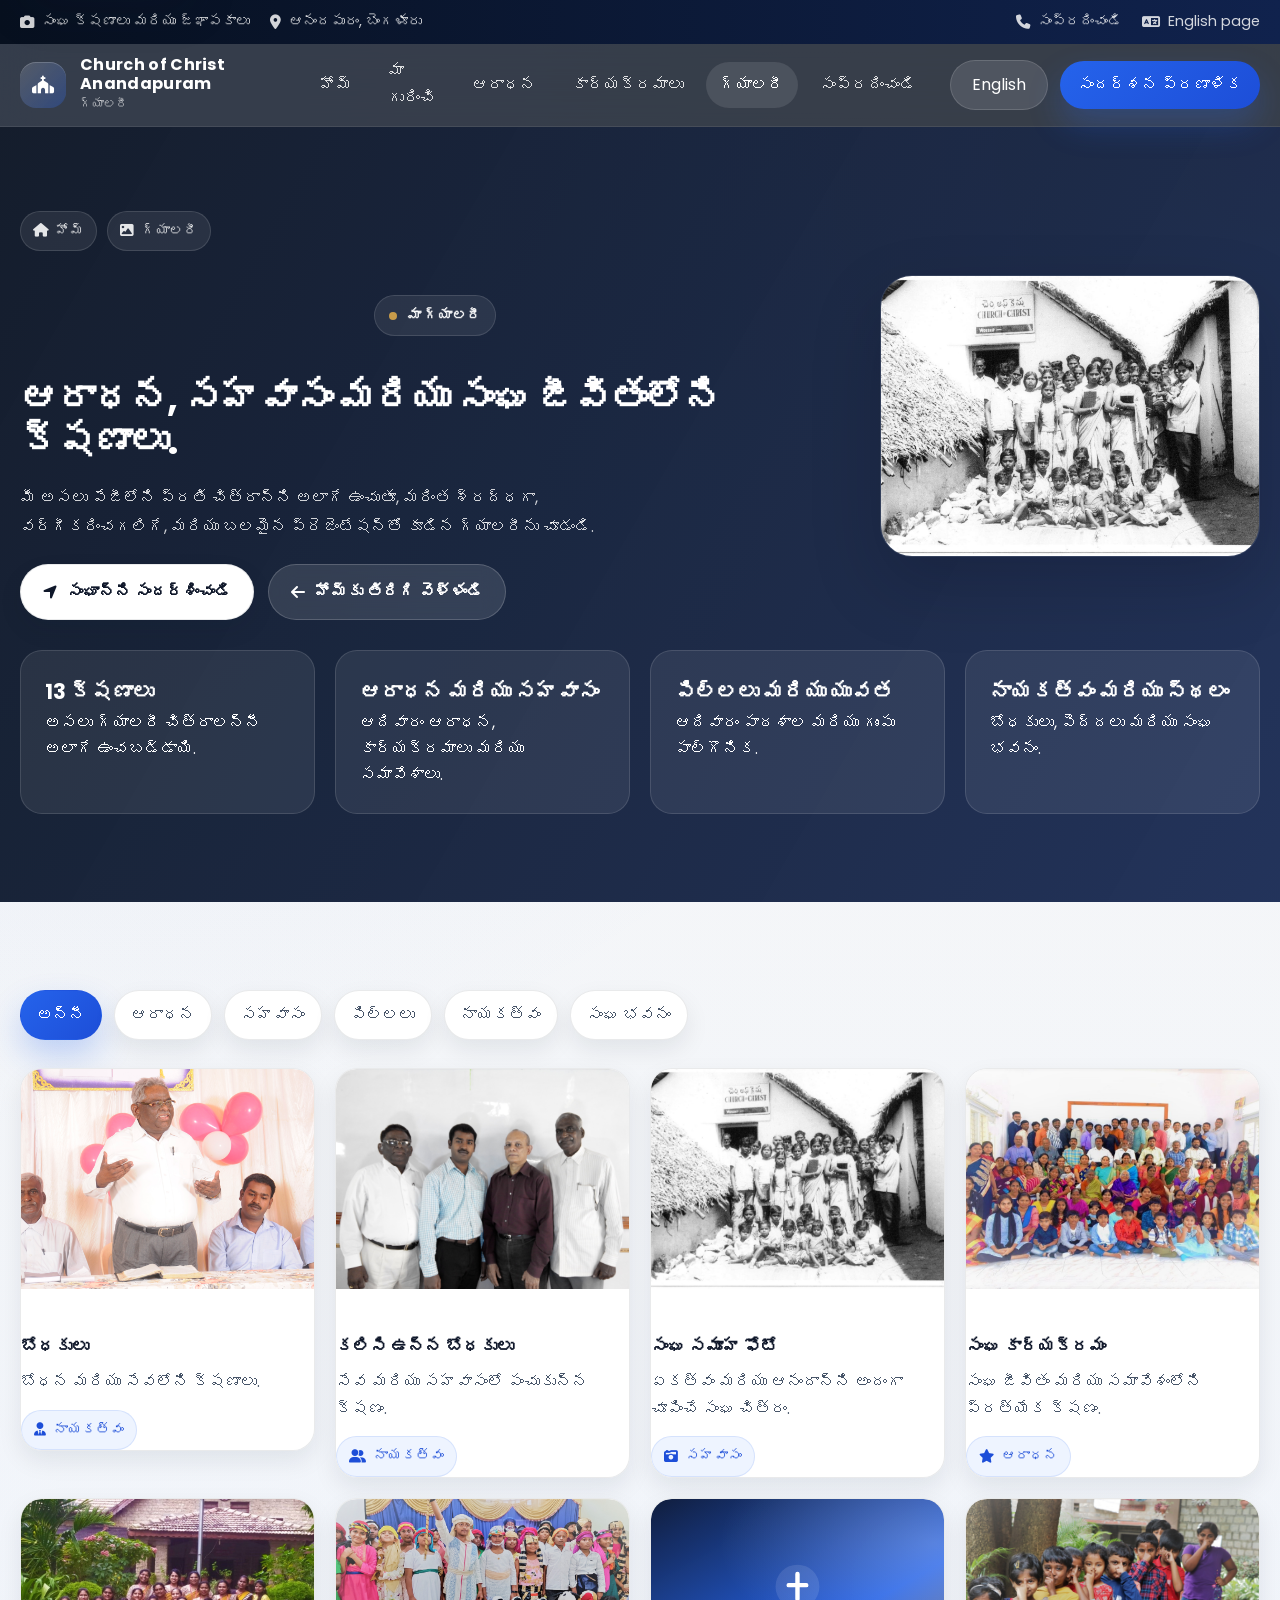
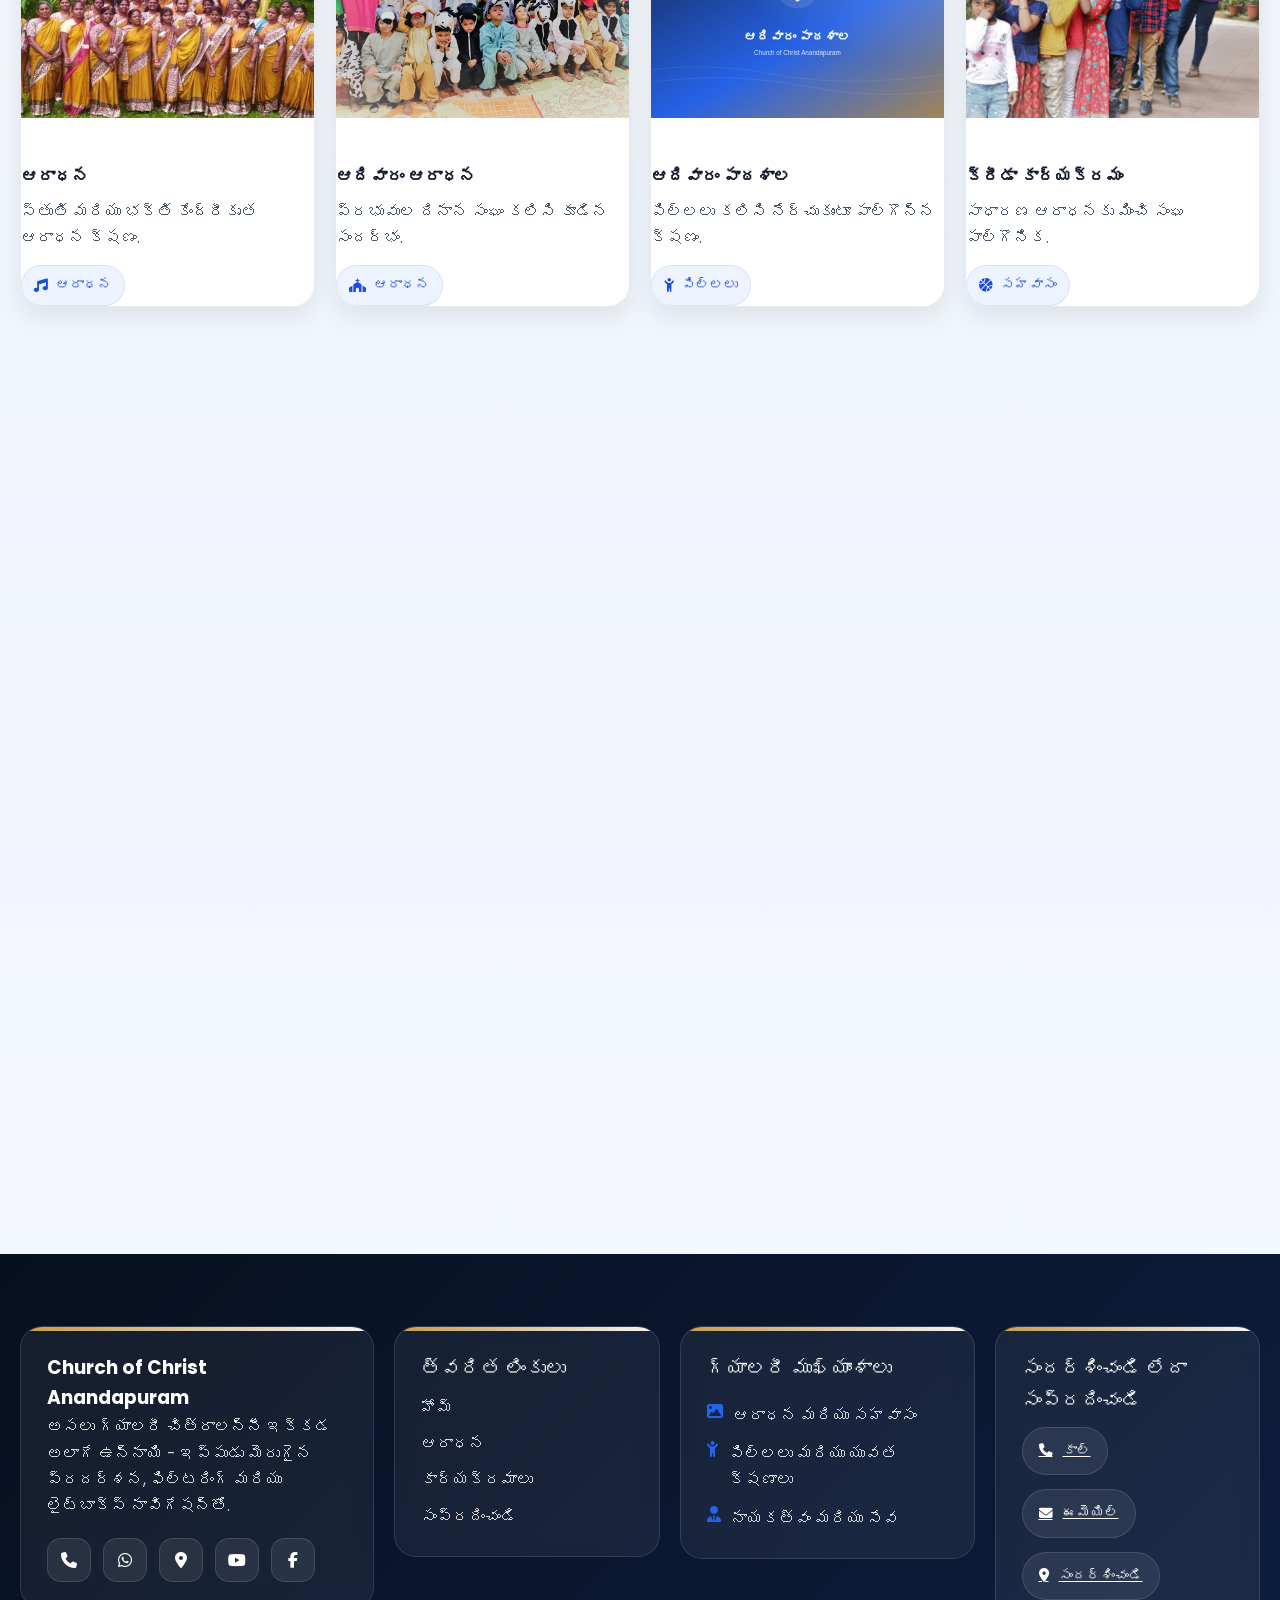
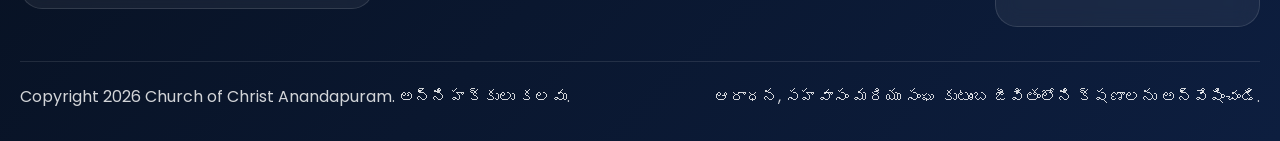
==== commit 1678c84d: "telugu gallery 1:1" ====
--- a/gallery-te.html
+++ b/gallery-te.html
@@ -45,7 +45,7 @@
         <button id="menu-close" type="button" aria-label="Close menu"><i class="fas fa-times"></i></button>
         <ul>
           <li><a href="telugu.html#home" data-nav-link>హోమ్</a></li>
-          <li><a href="telugu.html#about" data-nav-link>పరిచయం</a></li>
+          <li><a href="telugu.html#about" data-nav-link>మా గురించి</a></li>
           <li><a href="telugu.html#services" data-nav-link>ఆరాధన</a></li>
           <li><a href="telugu.html#programs" data-nav-link>కార్యక్రమాలు</a></li>
           <li><a href="gallery-te.html" class="is-active" data-nav-link>గ్యాలరీ</a></li>
@@ -82,7 +82,7 @@
         </div>
 
         <div class="page-banner-media reveal">
-          <img src="Gallery.jpeg" alt="Church community" loading="lazy" data-fallback-label="Church Community">
+          <img src="Gallery.jpeg" alt="సంఘ సమూహం" loading="lazy" data-fallback-label="Church Community">
         </div>
       </div>
 
@@ -131,7 +131,7 @@
 
           <article class="gallery-item reveal" data-category="leadership fellowship">
             <button class="gallery-card" type="button" data-gallery-item data-image="preachers.jpg" data-title="కలిసి ఉన్న బోధకులు" data-caption="సేవ మరియు సహవాసంలో పంచుకున్న క్షణం.">
-              <span class="gallery-media"><img src="preachers.jpg" alt="బోధకులు" loading="lazy" data-fallback-label="కలిసి ఉన్న బోధకులు"></span>
+              <span class="gallery-media"><img src="preachers.jpg" alt="కలిసి ఉన్న బోధకులు" loading="lazy" data-fallback-label="కలిసి ఉన్న బోధకులు"></span>
               <span class="gallery-card-body">
                 <strong>కలిసి ఉన్న బోధకులు</strong>
                 <p>సేవ మరియు సహవాసంలో పంచుకున్న క్షణం.</p>
@@ -270,7 +270,7 @@
     <button class="lightbox-control lightbox-prev" id="lightbox-prev" type="button" aria-label="మునుపటి చిత్రం"><i class="fas fa-chevron-left"></i></button>
     <div class="lightbox-stage">
       <div class="lightbox-media-shell">
-        <img id="lightbox-image" alt="Gallery image">
+        <img id="lightbox-image" alt="గ్యాలరీ చిత్రం">
       </div>
       <div class="lightbox-meta">
         <h3 id="lightbox-title">గ్యాలరీ చిత్రం</h3>
@@ -333,4 +333,4 @@
 
   <script src="script.js"></script>
 </body>
-</html>
+</html>
--- a/styles.css
+++ b/styles.css
@@ -417,7 +417,8 @@
   display: flex;
   align-items: center;
   overflow: clip;
-  padding-top: 52px;
+  padding-top: 100px;
+
   background: #081121;
 }
 
@@ -426,7 +427,7 @@
   position: absolute;
   inset: 0;
   background:
-    linear-gradient(115deg, rgba(4, 8, 20, 0.92) 10%, rgba(7, 16, 31, 0.72) 46%, rgba(37, 99, 235, 0.25) 100%),
+    linear-gradient(115deg, rgba(4, 8, 20, 0.96) 10%, rgba(7, 16, 31, 0.82) 46%, rgba(37, 99, 235, 0.45) 100%),
     radial-gradient(circle at 80% 10%, rgba(199, 155, 74, 0.18), transparent 28%);
   z-index: 1;
 }
@@ -469,7 +470,7 @@
   display: grid;
   grid-template-columns: minmax(0, 1.3fr) minmax(320px, 420px);
   gap: 42px;
-  align-items: center;
+  align-items: start;
 }
 
 .hero-content {
@@ -548,48 +549,48 @@
 }
 
 .hero-card {
-  background: rgba(255, 255, 255, 0.95);
-  border: 1px solid rgba(255, 255, 255, 0.3);
+  background: rgba(255, 255, 255, 0.1);
+  border: 1px solid rgba(247, 243, 243, 0.3);
   box-shadow: var(--shadow-lg);
   border-radius: var(--radius-lg);
   padding: 28px;
   backdrop-filter: blur(18px);
   display: grid;
   gap: 18px;
+  margin-bottom: 32px;
+  color: #ffffff;
+
 }
 
 .hero-card h2 {
-  font-size: 1.5rem;
-  color: var(--text);
-  margin-bottom: 0;
+  color: #ffffff;
 }
 
 .hero-card > p {
-  color: var(--text-soft);
-  margin-bottom: 0;
-  line-height: 1.76;
-}
-
-.hero-card-row {
-  display: flex;
-  align-items: flex-start;
-  justify-content: space-between;
-  gap: 16px;
-  padding: 16px 0;
-  border-top: 1px solid var(--line);
+  color: rgba(255,255,255,0.75);
+}
+
+.hero-card-row span {
+  color: rgba(255,255,255,0.7);
+}
+
+.hero-card-row strong {
+  color: #ffffff;
 }
 
 .hero-card-row:first-of-type {
+  color: #ffffff;
+
   border-top: 0;
   padding-top: 0;
 }
 
 .hero-card-row span {
-  color: var(--text-soft);
+  color: #ffffff;
 }
 
 .hero-card-row strong {
-  color: var(--text);
+  color: #ffffff;
   text-align: right;
 }
 
@@ -606,7 +607,15 @@
   display: inline-flex;
   gap: 10px;
 }
-
+.hero-card .btn-ghost {
+  background: transparent;
+  color: #ffffff;
+  border: 1px solid rgba(255,255,255,0.4);
+}
+
+.hero-card .btn-ghost:hover {
+  background: rgba(255,255,255,0.15);
+}
 .hero-dot {
   width: 12px;
   height: 12px;
@@ -674,7 +683,54 @@
   color: var(--brand-strong);
   border-color: rgba(37, 99, 235, 0.22);
 }
-
+#contact .contact-panel {
+  max-width: 1100px;
+  margin: 0 auto;
+}
+
+#contact .section-kicker,
+#contact h3,
+#contact .contact-copy {
+  text-align: center;
+}
+
+
+#contact .section-kicker {
+  position: relative;
+  left: 50%;
+  transform: translateX(-50%);
+  margin-bottom: 18px;
+}
+#contact .contact-copy {
+  max-width: 720px;
+  margin: 0 auto 10px;
+}
+
+#contact .contact-info-grid {
+  margin-top: 26px;
+  gap: 18px;
+}
+
+#contact .contact-item {
+  background: rgba(255, 255, 255, 0.92);
+  border: 1px solid var(--line);
+  border-radius: 20px;
+  padding: 20px;
+  box-shadow: var(--shadow-sm);
+}
+
+#contact .contact-item:hover {
+  transform: none;
+  box-shadow: var(--shadow-sm);
+}
+
+#contact .contact-icon {
+  margin-bottom: 12px;
+}
+
+#contact .contact-inline-actions {
+  margin-top: 14px;
+}
 .metrics-grid,
 .cards,
 .feature-grid,
@@ -684,6 +740,15 @@
 .gallery-grid {
   display: grid;
   gap: 20px;
+}
+.visit-banner .section-kicker {
+  justify-content: flex-start;
+  margin-left: 0;
+  margin-right: 0;
+
+  display: inline-flex;
+  width: fit-content;
+  max-width: 100%;
 }
 
 .metrics-grid {
@@ -1567,7 +1632,14 @@
 .footer-note {
   color: rgba(255, 255, 255, 0.66);
 }
-
+.faq-container {
+  max-width: 1100px;
+  margin: 0 auto;
+}
+
+.faq-item {
+  border-radius: 18px;
+}
 .scroll-top-btn {
   position: fixed;
   right: 22px;
@@ -1781,7 +1853,12 @@
   .schedule-actions {
     gap: 10px;
   }
-
+  .hero-grid {
+    margin-top: 60px;
+  }
+  .hero-panel {
+    margin-top: 50px;
+  }
   .hero-card,
   .metric-card,
   .feature-card,
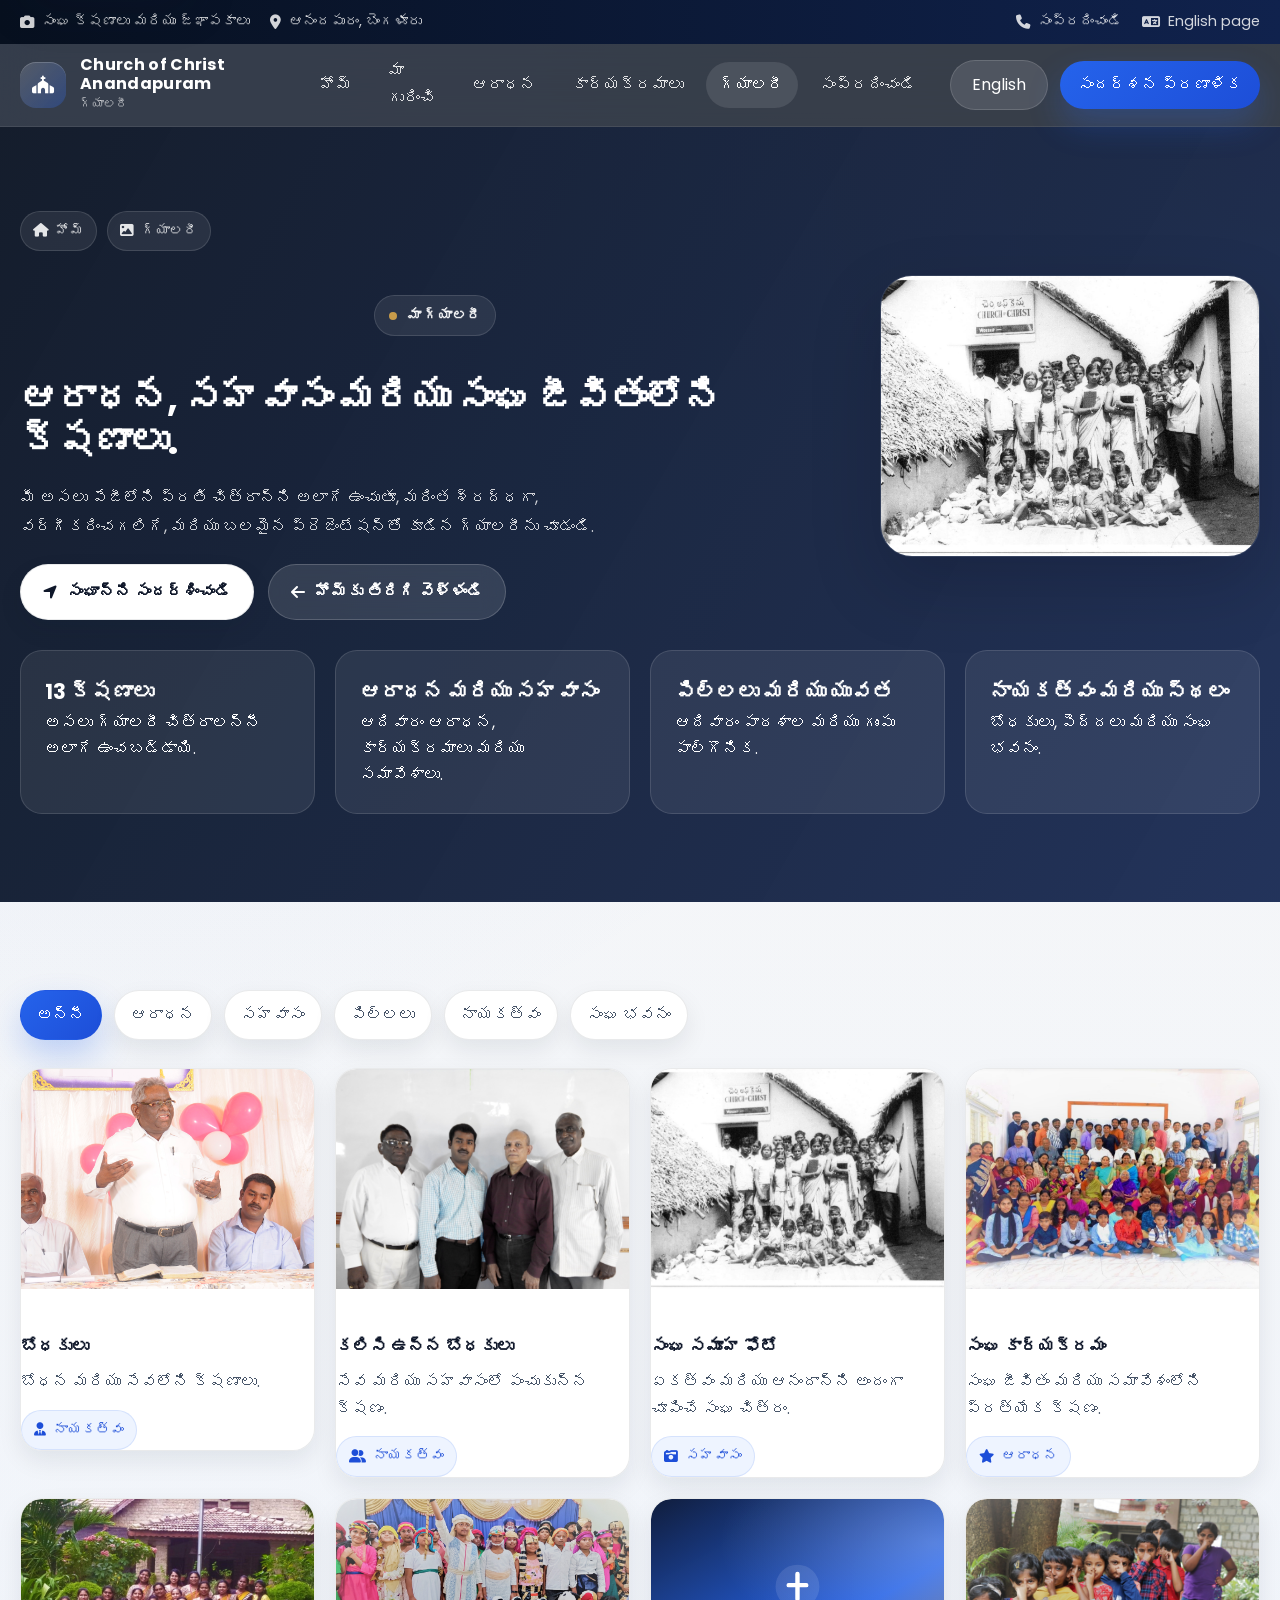
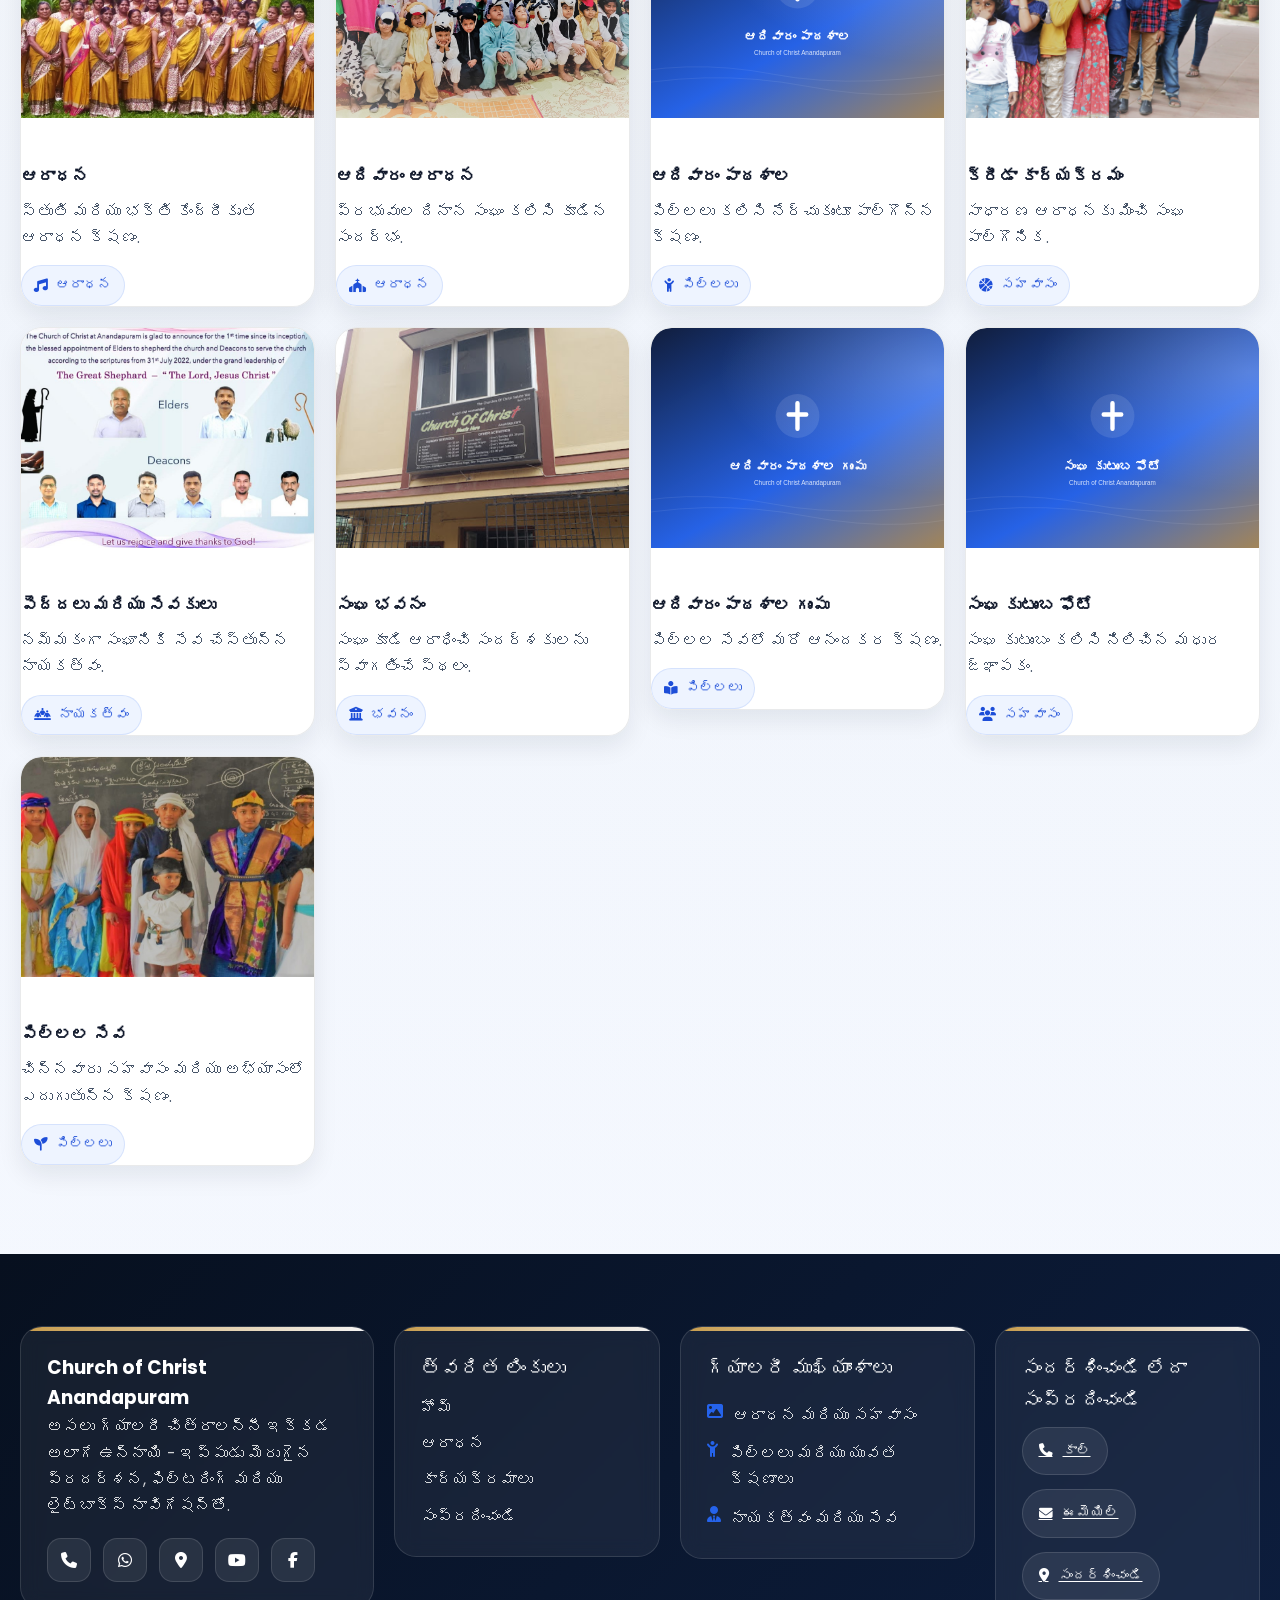
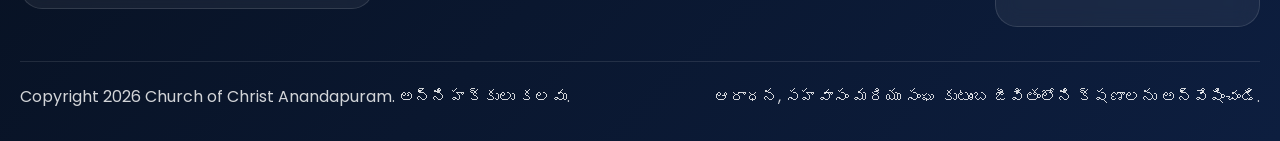
==== commit 125c9cde: "fix: gallery images invisible unless clicked, hidden by default in CSS for .gallery-item revealed on" ====
--- a/gallery-te.html
+++ b/gallery-te.html
@@ -120,7 +120,7 @@
         <div class="gallery-grid">
           <article class="gallery-item reveal" data-category="leadership worship">
             <button class="gallery-card" type="button" data-gallery-item data-image="Picture1.png" data-title="బోధకులు" data-caption="బోధన మరియు సేవలోని క్షణాలు.">
-              <span class="gallery-media"><img src="Picture1.png" alt="బోధకులు" loading="lazy" data-fallback-label="బోధకులు"></span>
+              <span class="gallery-media"><img src="Picture1.png" alt="బోధకులు" loading="eager" data-fallback-label="బోధకులు"></span>
               <span class="gallery-card-body">
                 <strong>బోధకులు</strong>
                 <p>బోధన మరియు సేవలోని క్షణాలు.</p>
@@ -131,7 +131,7 @@
 
           <article class="gallery-item reveal" data-category="leadership fellowship">
             <button class="gallery-card" type="button" data-gallery-item data-image="preachers.jpg" data-title="కలిసి ఉన్న బోధకులు" data-caption="సేవ మరియు సహవాసంలో పంచుకున్న క్షణం.">
-              <span class="gallery-media"><img src="preachers.jpg" alt="కలిసి ఉన్న బోధకులు" loading="lazy" data-fallback-label="కలిసి ఉన్న బోధకులు"></span>
+              <span class="gallery-media"><img src="preachers.jpg" alt="కలిసి ఉన్న బోధకులు" loading="eager" data-fallback-label="కలిసి ఉన్న బోధకులు"></span>
               <span class="gallery-card-body">
                 <strong>కలిసి ఉన్న బోధకులు</strong>
                 <p>సేవ మరియు సహవాసంలో పంచుకున్న క్షణం.</p>
@@ -142,7 +142,7 @@
 
           <article class="gallery-item reveal" data-category="fellowship community">
             <button class="gallery-card" type="button" data-gallery-item data-image="Gallery.jpeg" data-title="సంఘ సమూహ ఫోటో" data-caption="ఏకత్వం మరియు ఆనందాన్ని అందంగా చూపించే సంఘ చిత్రం.">
-              <span class="gallery-media"><img src="Gallery.jpeg" alt="సంఘ సమూహ ఫోటో" loading="lazy" data-fallback-label="సంఘ సమూహ ఫోటో"></span>
+              <span class="gallery-media"><img src="Gallery.jpeg" alt="సంఘ సమూహ ఫోటో" loading="eager" data-fallback-label="సంఘ సమూహ ఫోటో"></span>
               <span class="gallery-card-body">
                 <strong>సంఘ సమూహ ఫోటో</strong>
                 <p>ఏకత్వం మరియు ఆనందాన్ని అందంగా చూపించే సంఘ చిత్రం.</p>
@@ -153,7 +153,7 @@
 
           <article class="gallery-item reveal" data-category="worship fellowship">
             <button class="gallery-card" type="button" data-gallery-item data-image="first.jpeg" data-title="సంఘ కార్యక్రమం" data-caption="సంఘ జీవితం మరియు సమావేశంలోని ప్రత్యేక క్షణం.">
-              <span class="gallery-media"><img src="first.jpeg" alt="సంఘ కార్యక్రమం" loading="lazy" data-fallback-label="సంఘ కార్యక్రమం"></span>
+              <span class="gallery-media"><img src="first.jpeg" alt="సంఘ కార్యక్రమం" loading="eager" data-fallback-label="సంఘ కార్యక్రమం"></span>
               <span class="gallery-card-body">
                 <strong>సంఘ కార్యక్రమం</strong>
                 <p>సంఘ జీవితం మరియు సమావేశంలోని ప్రత్యేక క్షణం.</p>
--- a/styles.css
+++ b/styles.css
@@ -1668,11 +1668,15 @@
 .summary-card,
 .leader-card,
 .contact-panel,
-.elders-showcase,
-.gallery-item {
+.elders-showcase {
   opacity: 0;
   transform: translateY(28px);
   transition: opacity 620ms ease, transform 620ms ease;
+}
+
+.gallery-item {
+  opacity: 1;
+  transform: none;
 }
 
 .show {
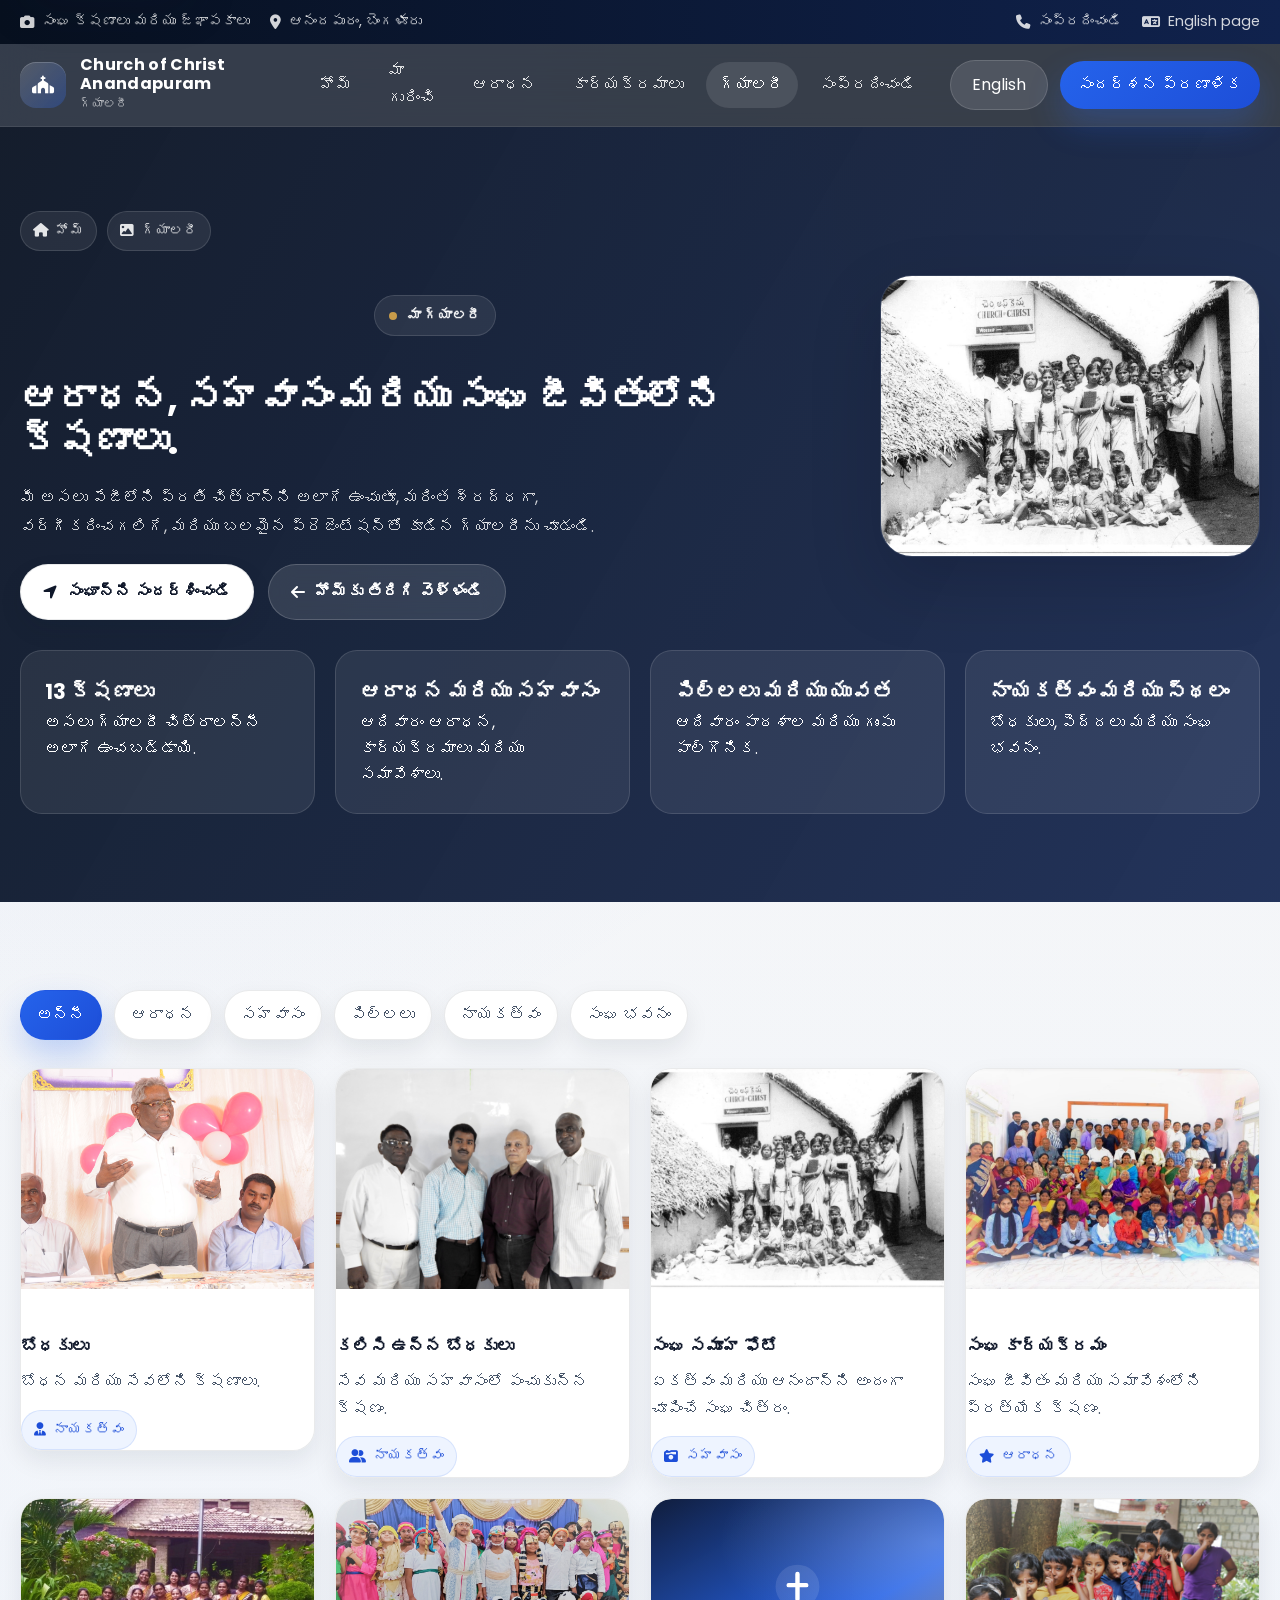
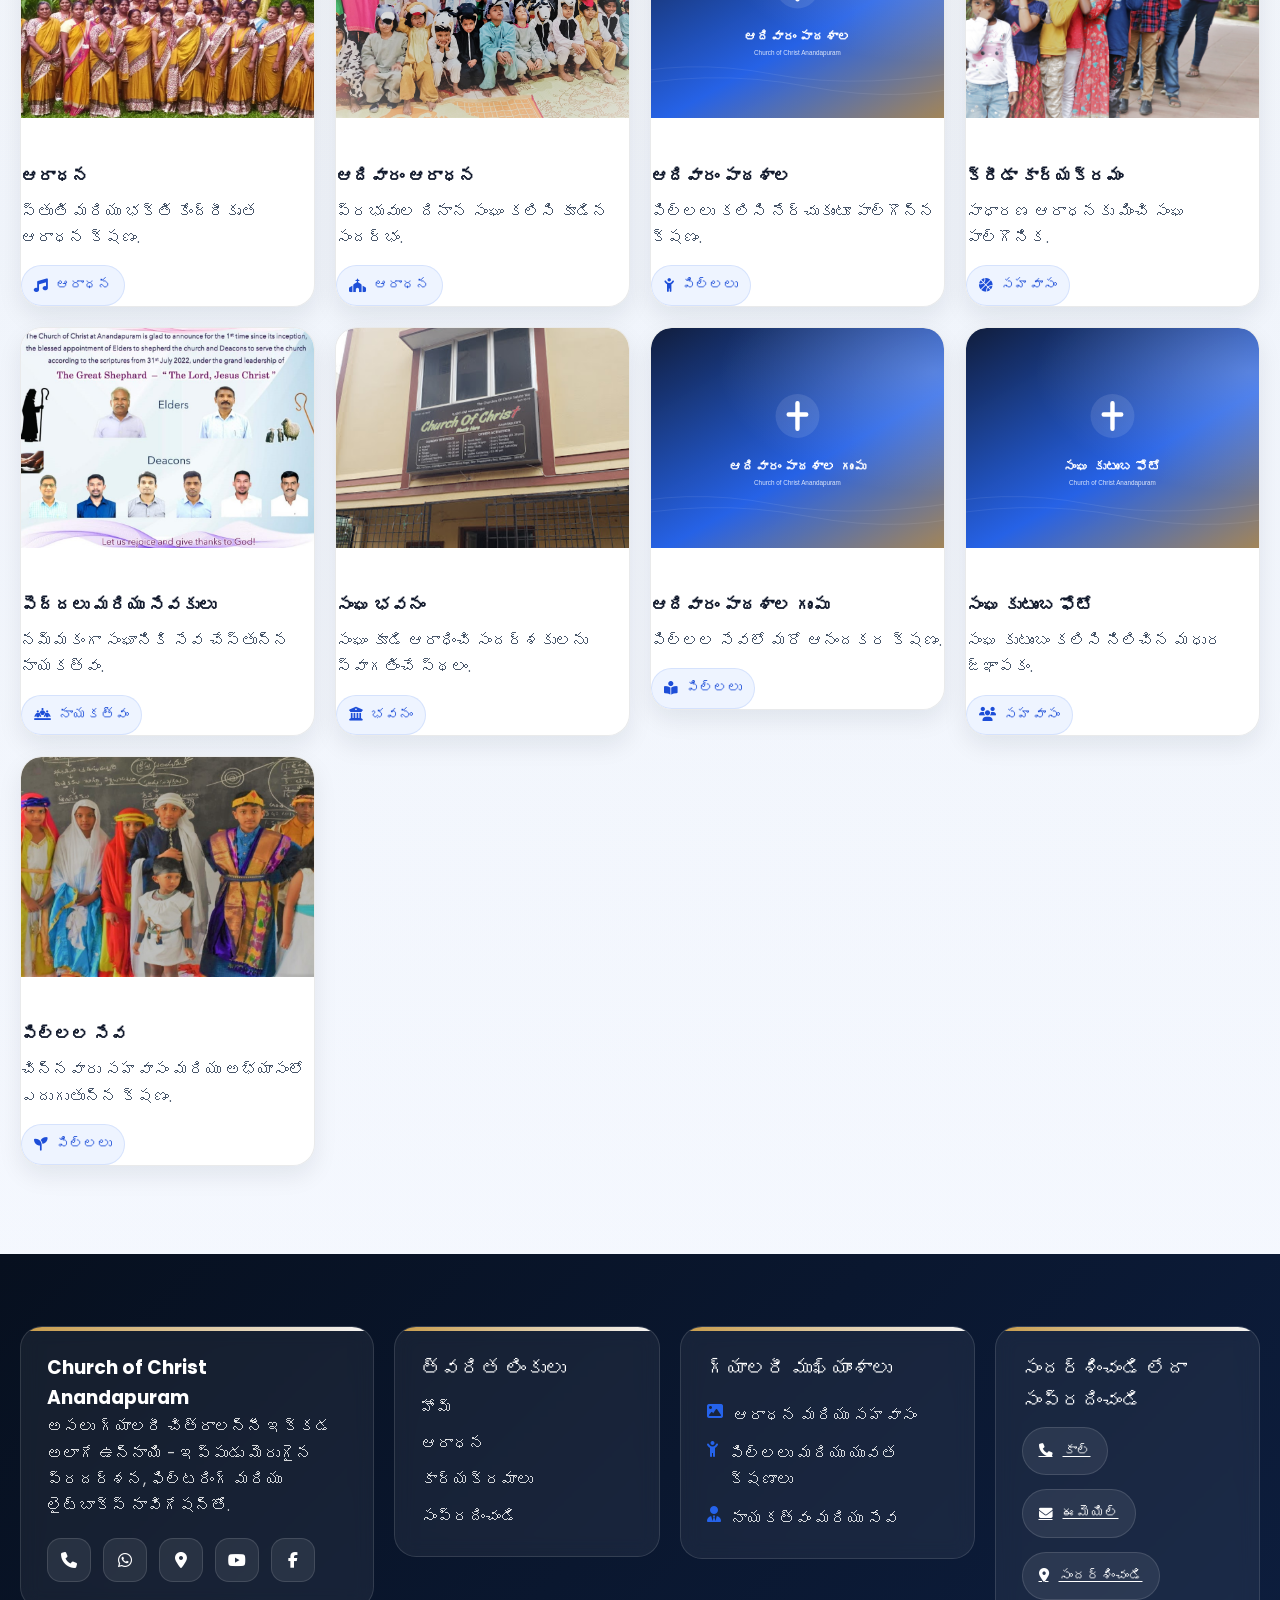
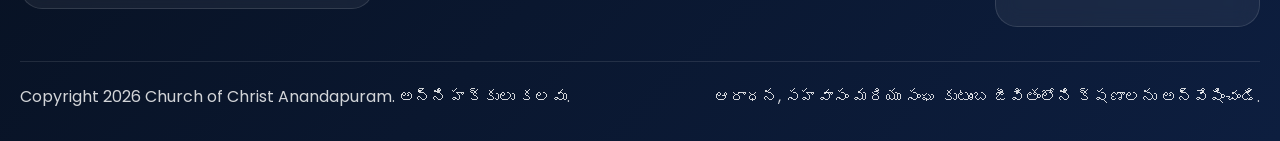
==== commit b773fa91: "Merge branch 'main' of https://github.com/Vinaykumar-tech77/church-website" ====
--- a/gallery-te.html
+++ b/gallery-te.html
@@ -333,4 +333,4 @@
 
   <script src="script.js"></script>
 </body>
-</html>+</html>
--- a/styles.css
+++ b/styles.css
@@ -1687,7 +1687,9 @@
 .is-placeholder {
   filter: saturate(0.95) contrast(1.02);
 }
-
+html, body {
+  overflow-x: hidden;
+}
 @media (max-width: 1160px) {
   .hero-grid,
   .page-banner-grid,
@@ -1730,22 +1732,22 @@
   }
 
   #nav-menu {
-    position: fixed;
-    top: 0;
-    right: -100%;
-    width: min(380px, calc(100% - 28px));
-    height: 100svh;
-    flex-direction: column;
-    align-items: stretch;
-    justify-content: flex-start;
-    gap: 24px;
-    padding: 22px 20px 28px;
-    background: linear-gradient(180deg, rgba(7, 16, 31, 0.98), rgba(11, 24, 48, 0.98));
-    box-shadow: -20px 0 50px rgba(2, 6, 23, 0.38);
-    transition: right var(--transition);
-    z-index: 1100;
-    margin-left: 0;
-  }
+  position: fixed;
+  top: 0;
+  right: -100%;
+  width: 100%;              
+  max-width: 380px;         
+  height: 100vh;
+  flex-direction: column;
+  align-items: stretch;
+  justify-content: flex-start;
+  gap: 24px;
+  padding: 22px 20px 28px;
+  background: linear-gradient(180deg, rgba(7, 16, 31, 0.98), rgba(11, 24, 48, 0.98));
+  box-shadow: -20px 0 50px rgba(2, 6, 23, 0.38);
+  transition: right 0.3s ease;
+  z-index: 1100;
+}
 
   #nav-menu.active {
     right: 0;
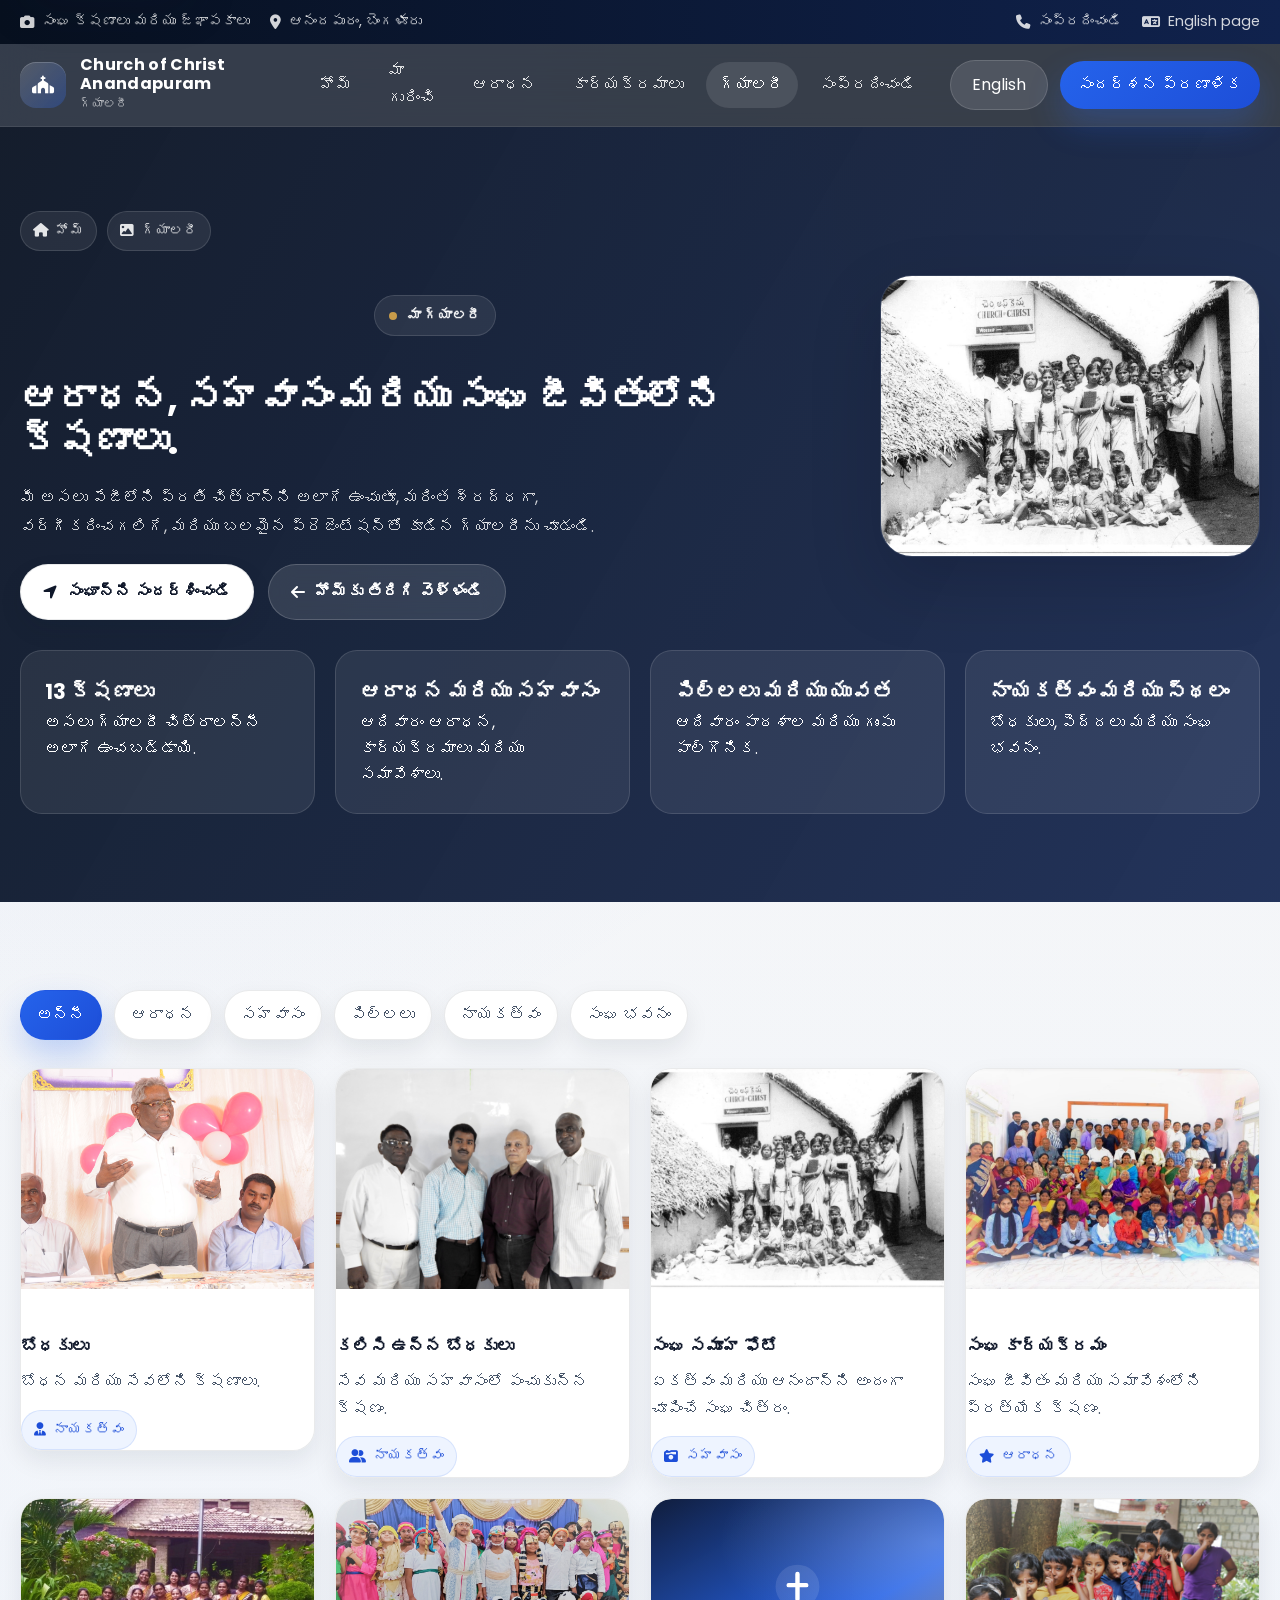
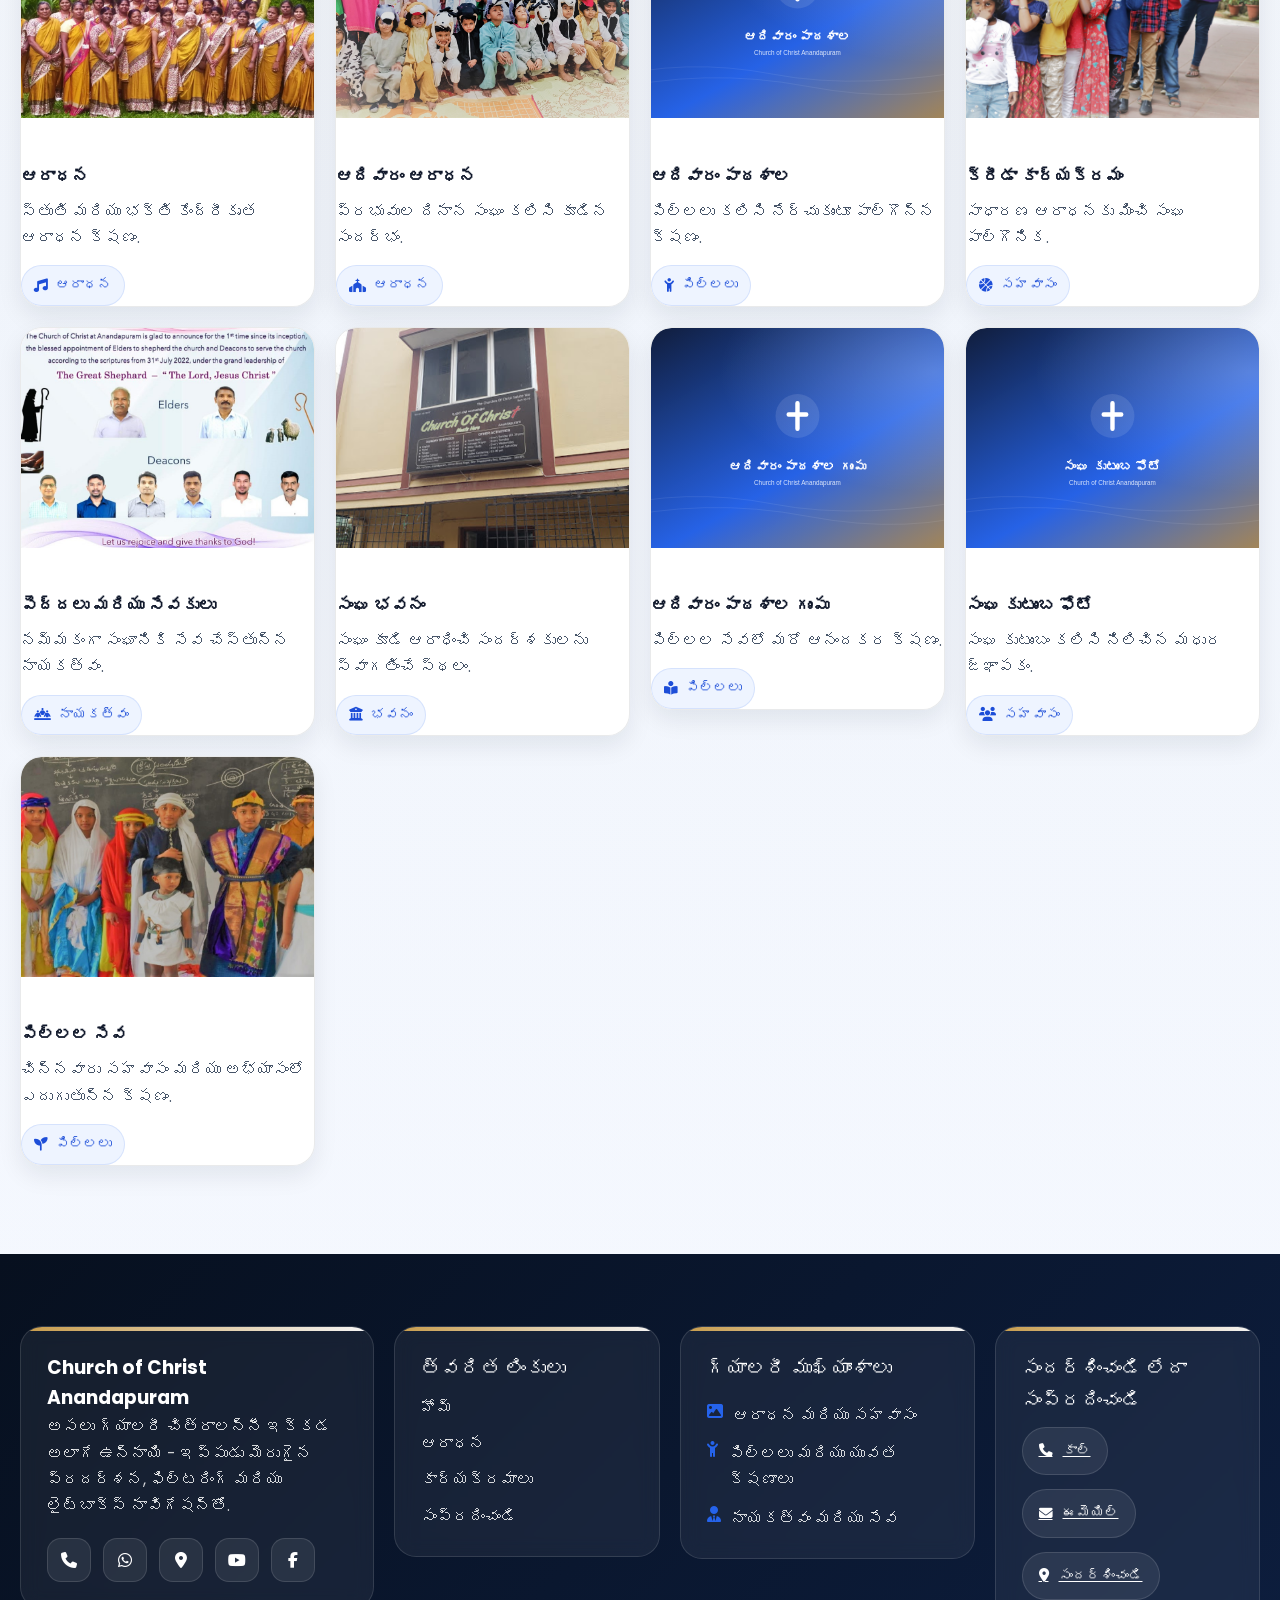
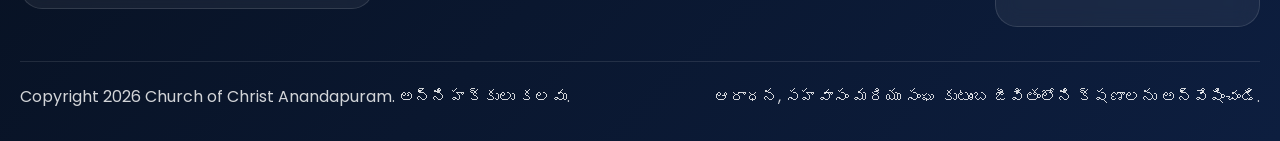
==== commit f2d731d2: "all images eager loads" ====
--- a/gallery-te.html
+++ b/gallery-te.html
@@ -82,7 +82,7 @@
         </div>
 
         <div class="page-banner-media reveal">
-          <img src="Gallery.jpeg" alt="సంఘ సమూహం" loading="lazy" data-fallback-label="Church Community">
+          <img src="Gallery.jpeg" alt="సంఘ సమూహం" loading="eager" data-fallback-label="Church Community">
         </div>
       </div>
 
@@ -164,7 +164,7 @@
 
           <article class="gallery-item reveal" data-category="worship fellowship">
             <button class="gallery-card" type="button" data-gallery-item data-image="cimage22.jpeg" data-title="ఆరాధన" data-caption="స్తుతి మరియు భక్తి కేంద్రీకృత ఆరాధన క్షణం.">
-              <span class="gallery-media"><img src="cimage22.jpeg" alt="ఆరాధన" loading="lazy" data-fallback-label="ఆరాధన"></span>
+              <span class="gallery-media"><img src="cimage22.jpeg" alt="ఆరాధన" loading="eager" data-fallback-label="ఆరాధన"></span>
               <span class="gallery-card-body">
                 <strong>ఆరాధన</strong>
                 <p>స్తుతి మరియు భక్తి కేంద్రీకృత ఆరాధన క్షణం.</p>
@@ -175,7 +175,7 @@
 
           <article class="gallery-item reveal" data-category="worship community">
             <button class="gallery-card" type="button" data-gallery-item data-image="main3.jpg" data-title="ఆదివారం ఆరాధన" data-caption="ప్రభువుల దినాన సంఘం కలిసి కూడిన సందర్భం.">
-              <span class="gallery-media"><img src="main3.jpg" alt="ఆదివారం ఆరాధన" loading="lazy" data-fallback-label="ఆదివారం ఆరాధన"></span>
+              <span class="gallery-media"><img src="main3.jpg" alt="ఆదివారం ఆరాధన" loading="eager" data-fallback-label="ఆదివారం ఆరాధన"></span>
               <span class="gallery-card-body">
                 <strong>ఆదివారం ఆరాధన</strong>
                 <p>ప్రభువుల దినాన సంఘం కలిసి కూడిన సందర్భం.</p>
@@ -186,7 +186,7 @@
 
           <article class="gallery-item reveal" data-category="kids children">
             <button class="gallery-card" type="button" data-gallery-item data-image="ss2.jpg" data-title="ఆదివారం పాఠశాల" data-caption="పిల్లలు కలిసి నేర్చుకుంటూ పాల్గొన్న క్షణం.">
-              <span class="gallery-media"><img src="ss2.jpg" alt="ఆదివారం పాఠశాల" loading="lazy" data-fallback-label="ఆదివారం పాఠశాల"></span>
+              <span class="gallery-media"><img src="ss2.jpg" alt="ఆదివారం పాఠశాల" loading="eager" data-fallback-label="ఆదివారం పాఠశాల"></span>
               <span class="gallery-card-body">
                 <strong>ఆదివారం పాఠశాల</strong>
                 <p>పిల్లలు కలిసి నేర్చుకుంటూ పాల్గొన్న క్షణం.</p>
@@ -197,7 +197,7 @@
 
           <article class="gallery-item reveal" data-category="fellowship community">
             <button class="gallery-card" type="button" data-gallery-item data-image="sports.JPG" data-title="క్రీడా కార్యక్రమం" data-caption="సాధారణ ఆరాధనకు మించి సంఘ పాల్గొనిక.">
-              <span class="gallery-media"><img src="sports.JPG" alt="క్రీడా కార్యక్రమం" loading="lazy" data-fallback-label="క్రీడా కార్యక్రమం"></span>
+              <span class="gallery-media"><img src="sports.JPG" alt="క్రీడా కార్యక్రమం" loading="eager" data-fallback-label="క్రీడా కార్యక్రమం"></span>
               <span class="gallery-card-body">
                 <strong>క్రీడా కార్యక్రమం</strong>
                 <p>సాధారణ ఆరాధనకు మించి సంఘ పాల్గొనిక.</p>
@@ -208,7 +208,7 @@
 
           <article class="gallery-item reveal" data-category="leadership">
             <button class="gallery-card" type="button" data-gallery-item data-image="cimage3.jpeg" data-title="పెద్దలు మరియు సేవకులు" data-caption="నమ్మకంగా సంఘానికి సేవ చేస్తున్న నాయకత్వం.">
-              <span class="gallery-media"><img src="cimage3.jpeg" alt="పెద్దలు మరియు సేవకులు" loading="lazy" data-fallback-label="పెద్దలు మరియు సేవకులు"></span>
+              <span class="gallery-media"><img src="cimage3.jpeg" alt="పెద్దలు మరియు సేవకులు" loading="eager" data-fallback-label="పెద్దలు మరియు సేవకులు"></span>
               <span class="gallery-card-body">
                 <strong>పెద్దలు మరియు సేవకులు</strong>
                 <p>నమ్మకంగా సంఘానికి సేవ చేస్తున్న నాయకత్వం.</p>
@@ -219,7 +219,7 @@
 
           <article class="gallery-item reveal" data-category="building church">
             <button class="gallery-card" type="button" data-gallery-item data-image="church.png" data-title="సంఘ భవనం" data-caption="సంఘం కూడి ఆరాధించి సందర్శకులను స్వాగతించే స్థలం.">
-              <span class="gallery-media"><img src="church.png" alt="సంఘ భవనం" loading="lazy" data-fallback-label="సంఘ భవనం"></span>
+              <span class="gallery-media"><img src="church.png" alt="సంఘ భవనం" loading="eager" data-fallback-label="సంఘ భవనం"></span>
               <span class="gallery-card-body">
                 <strong>సంఘ భవనం</strong>
                 <p>సంఘం కూడి ఆరాధించి సందర్శకులను స్వాగతించే స్థలం.</p>
@@ -230,7 +230,7 @@
 
           <article class="gallery-item reveal" data-category="kids children">
             <button class="gallery-card" type="button" data-gallery-item data-image="ss4.jpg" data-title="ఆదివారం పాఠశాల గుంపు" data-caption="పిల్లల సేవలో మరో ఆనందకర క్షణం.">
-              <span class="gallery-media"><img src="ss4.jpg" alt="ఆదివారం పాఠశాల గుంపు" loading="lazy" data-fallback-label="ఆదివారం పాఠశాల గుంపు"></span>
+              <span class="gallery-media"><img src="ss4.jpg" alt="ఆదివారం పాఠశాల గుంపు" loading="eager" data-fallback-label="ఆదివారం పాఠశాల గుంపు"></span>
               <span class="gallery-card-body">
                 <strong>ఆదివారం పాఠశాల గుంపు</strong>
                 <p>పిల్లల సేవలో మరో ఆనందకర క్షణం.</p>
@@ -241,7 +241,7 @@
 
           <article class="gallery-item reveal" data-category="fellowship community">
             <button class="gallery-card" type="button" data-gallery-item data-image="Church Group Photo 4.JPG" data-title="సంఘ కుటుంబ ఫోటో" data-caption="సంఘ కుటుంబం కలిసి నిలిచిన మధుర జ్ఞాపకం.">
-              <span class="gallery-media"><img src="Church Group Photo 4.JPG" alt="సంఘ కుటుంబ ఫోటో" loading="lazy" data-fallback-label="సంఘ కుటుంబ ఫోటో"></span>
+              <span class="gallery-media"><img src="Church Group Photo 4.JPG" alt="సంఘ కుటుంబ ఫోటో" loading="eager" data-fallback-label="సంఘ కుటుంబ ఫోటో"></span>
               <span class="gallery-card-body">
                 <strong>సంఘ కుటుంబ ఫోటో</strong>
                 <p>సంఘ కుటుంబం కలిసి నిలిచిన మధుర జ్ఞాపకం.</p>
@@ -252,7 +252,7 @@
 
           <article class="gallery-item reveal" data-category="kids children">
             <button class="gallery-card" type="button" data-gallery-item data-image="cimage32.jpg" data-title="పిల్లల సేవ" data-caption="చిన్నవారు సహవాసం మరియు అభ్యాసంలో ఎదుగుతున్న క్షణం.">
-              <span class="gallery-media"><img src="cimage32.jpg" alt="పిల్లల సేవ" loading="lazy" data-fallback-label="పిల్లల సేవ"></span>
+              <span class="gallery-media"><img src="cimage32.jpg" alt="పిల్లల సేవ" loading="eager" data-fallback-label="పిల్లల సేవ"></span>
               <span class="gallery-card-body">
                 <strong>పిల్లల సేవ</strong>
                 <p>చిన్నవారు సహవాసం మరియు అభ్యాసంలో ఎదుగుతున్న క్షణం.</p>
--- a/styles.css
+++ b/styles.css
@@ -1815,8 +1815,46 @@
     right: 24px;
   }
 }
-
+@media (max-width: 390px) {
+  .brand-copy strong {
+    font-size: 0.76rem;
+  }
+
+  #language-toggle {
+    padding: 7px 9px;
+    font-size: 0.76rem;
+  }
+}
 @media (max-width: 720px) {
+.nav {
+  gap: 10px;
+}
+
+.brand {
+  flex: 1 1 auto;
+  min-width: 0;
+}
+
+.brand-copy {
+  min-width: 0;
+}
+
+.brand-copy strong {
+  font-size: 0.82rem;
+  line-height: 1.15;
+}
+
+.nav-right {
+  flex: 0 0 auto;
+  gap: 8px;
+  margin-left: auto;
+}
+
+#language-toggle {
+  min-width: auto;
+  padding: 8px 10px;
+  font-size: 0.8rem;
+}
   .section {
     padding: 72px 0;
   }
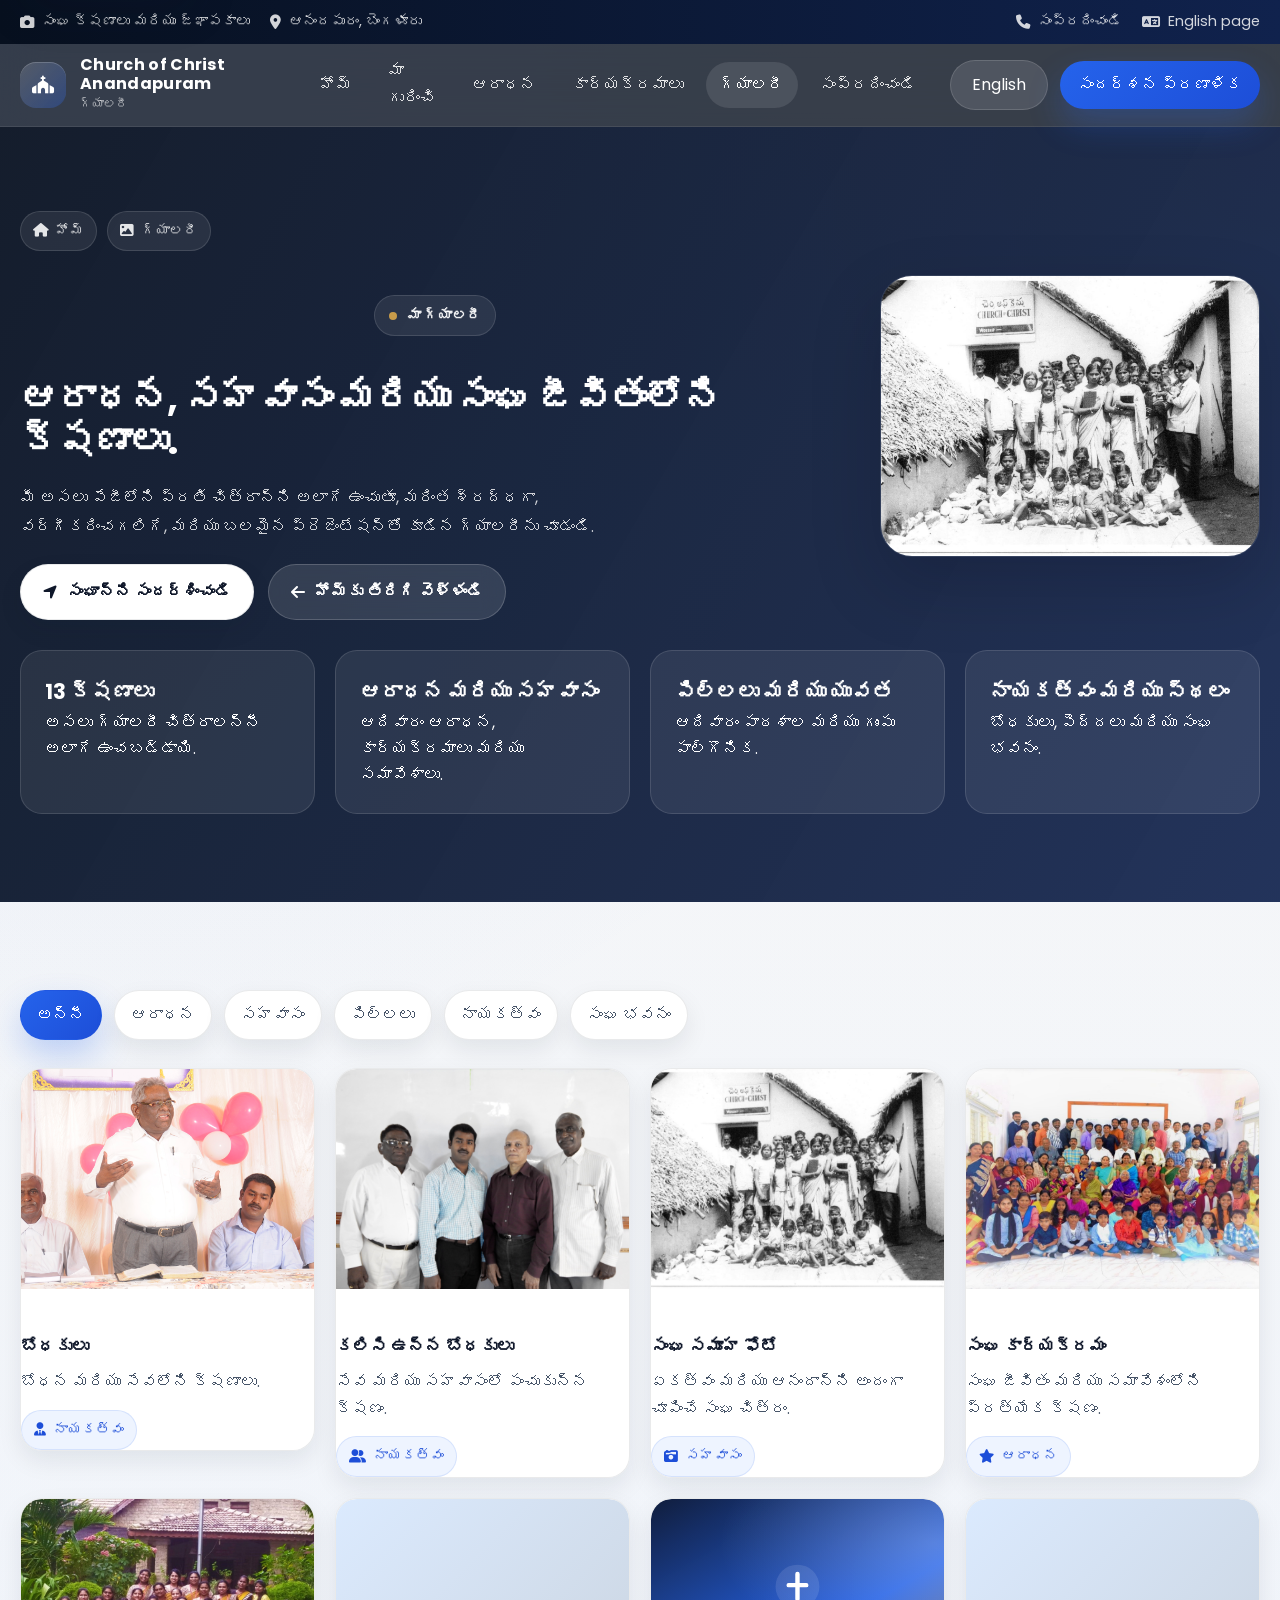
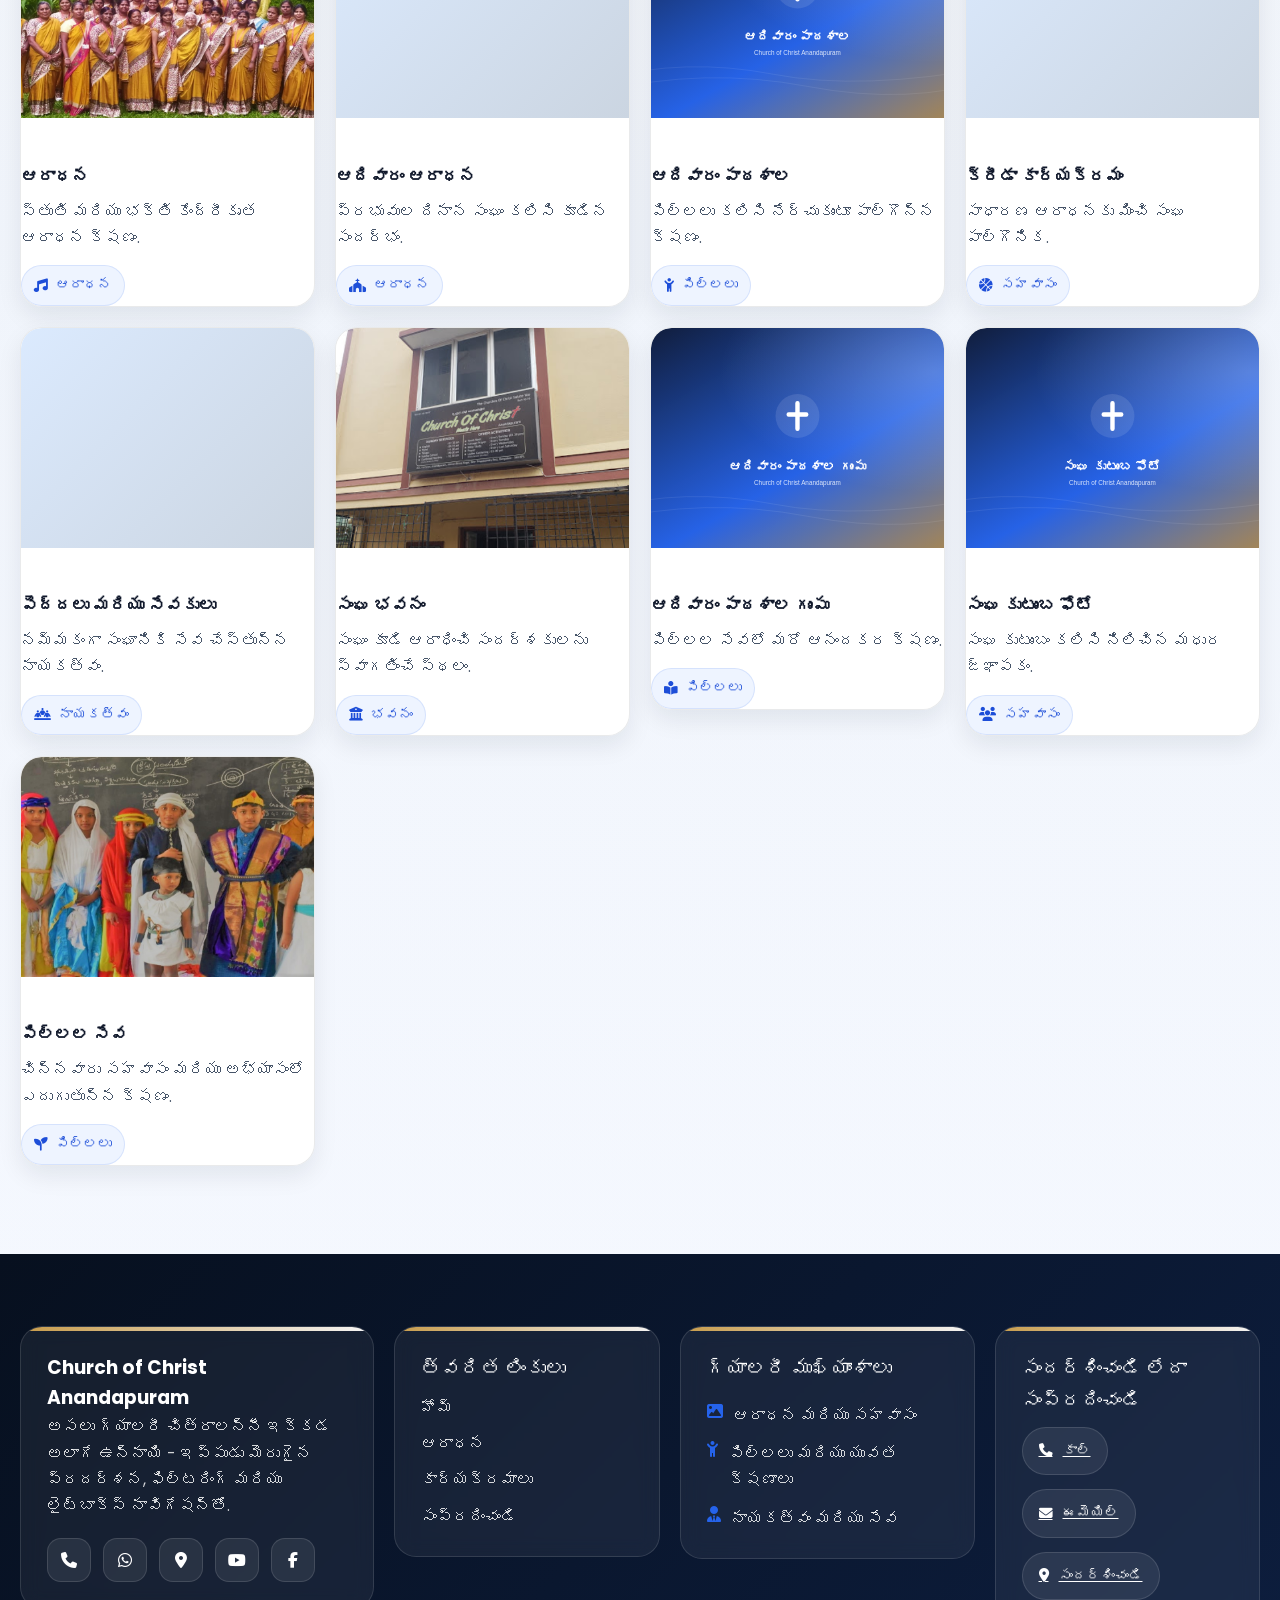
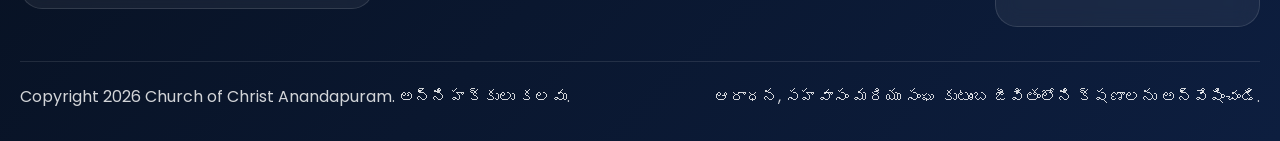
==== commit d6711416: "images test" ====
--- a/gallery-te.html
+++ b/gallery-te.html
@@ -82,7 +82,7 @@
         </div>
 
         <div class="page-banner-media reveal">
-          <img src="Gallery.jpeg" alt="సంఘ సమూహం" loading="eager" data-fallback-label="Church Community">
+          <img src="Gallery.jpeg" alt="సంఘ సమూహం" loading="lazy" decoding="async" data-fallback-label="Church Community">
         </div>
       </div>
 
@@ -120,7 +120,7 @@
         <div class="gallery-grid">
           <article class="gallery-item reveal" data-category="leadership worship">
             <button class="gallery-card" type="button" data-gallery-item data-image="Picture1.png" data-title="బోధకులు" data-caption="బోధన మరియు సేవలోని క్షణాలు.">
-              <span class="gallery-media"><img src="Picture1.png" alt="బోధకులు" loading="eager" data-fallback-label="బోధకులు"></span>
+              <span class="gallery-media"><img src="Picture1.png" alt="బోధకులు" loading="lazy" decoding="async" data-fallback-label="బోధకులు"></span>
               <span class="gallery-card-body">
                 <strong>బోధకులు</strong>
                 <p>బోధన మరియు సేవలోని క్షణాలు.</p>
@@ -131,7 +131,7 @@
 
           <article class="gallery-item reveal" data-category="leadership fellowship">
             <button class="gallery-card" type="button" data-gallery-item data-image="preachers.jpg" data-title="కలిసి ఉన్న బోధకులు" data-caption="సేవ మరియు సహవాసంలో పంచుకున్న క్షణం.">
-              <span class="gallery-media"><img src="preachers.jpg" alt="కలిసి ఉన్న బోధకులు" loading="eager" data-fallback-label="కలిసి ఉన్న బోధకులు"></span>
+              <span class="gallery-media"><img src="preachers.jpg" alt="కలిసి ఉన్న బోధకులు" loading="lazy" decoding="async" data-fallback-label="కలిసి ఉన్న బోధకులు"></span>
               <span class="gallery-card-body">
                 <strong>కలిసి ఉన్న బోధకులు</strong>
                 <p>సేవ మరియు సహవాసంలో పంచుకున్న క్షణం.</p>
@@ -142,7 +142,7 @@
 
           <article class="gallery-item reveal" data-category="fellowship community">
             <button class="gallery-card" type="button" data-gallery-item data-image="Gallery.jpeg" data-title="సంఘ సమూహ ఫోటో" data-caption="ఏకత్వం మరియు ఆనందాన్ని అందంగా చూపించే సంఘ చిత్రం.">
-              <span class="gallery-media"><img src="Gallery.jpeg" alt="సంఘ సమూహ ఫోటో" loading="eager" data-fallback-label="సంఘ సమూహ ఫోటో"></span>
+              <span class="gallery-media"><img src="Gallery.jpeg" alt="సంఘ సమూహ ఫోటో" loading="lazy" decoding="async" data-fallback-label="సంఘ సమూహ ఫోటో"></span>
               <span class="gallery-card-body">
                 <strong>సంఘ సమూహ ఫోటో</strong>
                 <p>ఏకత్వం మరియు ఆనందాన్ని అందంగా చూపించే సంఘ చిత్రం.</p>
@@ -153,7 +153,7 @@
 
           <article class="gallery-item reveal" data-category="worship fellowship">
             <button class="gallery-card" type="button" data-gallery-item data-image="first.jpeg" data-title="సంఘ కార్యక్రమం" data-caption="సంఘ జీవితం మరియు సమావేశంలోని ప్రత్యేక క్షణం.">
-              <span class="gallery-media"><img src="first.jpeg" alt="సంఘ కార్యక్రమం" loading="eager" data-fallback-label="సంఘ కార్యక్రమం"></span>
+              <span class="gallery-media"><img src="first.jpeg" alt="సంఘ కార్యక్రమం" loading="lazy" decoding="async" data-fallback-label="సంఘ కార్యక్రమం"></span>
               <span class="gallery-card-body">
                 <strong>సంఘ కార్యక్రమం</strong>
                 <p>సంఘ జీవితం మరియు సమావేశంలోని ప్రత్యేక క్షణం.</p>
@@ -164,7 +164,7 @@
 
           <article class="gallery-item reveal" data-category="worship fellowship">
             <button class="gallery-card" type="button" data-gallery-item data-image="cimage22.jpeg" data-title="ఆరాధన" data-caption="స్తుతి మరియు భక్తి కేంద్రీకృత ఆరాధన క్షణం.">
-              <span class="gallery-media"><img src="cimage22.jpeg" alt="ఆరాధన" loading="eager" data-fallback-label="ఆరాధన"></span>
+              <span class="gallery-media"><img src="cimage22.jpeg" alt="ఆరాధన" loading="lazy" decoding="async" data-fallback-label="ఆరాధన"></span>
               <span class="gallery-card-body">
                 <strong>ఆరాధన</strong>
                 <p>స్తుతి మరియు భక్తి కేంద్రీకృత ఆరాధన క్షణం.</p>
@@ -175,7 +175,7 @@
 
           <article class="gallery-item reveal" data-category="worship community">
             <button class="gallery-card" type="button" data-gallery-item data-image="main3.jpg" data-title="ఆదివారం ఆరాధన" data-caption="ప్రభువుల దినాన సంఘం కలిసి కూడిన సందర్భం.">
-              <span class="gallery-media"><img src="main3.jpg" alt="ఆదివారం ఆరాధన" loading="eager" data-fallback-label="ఆదివారం ఆరాధన"></span>
+              <span class="gallery-media"><img src="main3.jpg" alt="ఆదివారం ఆరాధన" loading="lazy" decoding="async" data-fallback-label="ఆదివారం ఆరాధన"></span>
               <span class="gallery-card-body">
                 <strong>ఆదివారం ఆరాధన</strong>
                 <p>ప్రభువుల దినాన సంఘం కలిసి కూడిన సందర్భం.</p>
@@ -186,7 +186,7 @@
 
           <article class="gallery-item reveal" data-category="kids children">
             <button class="gallery-card" type="button" data-gallery-item data-image="ss2.jpg" data-title="ఆదివారం పాఠశాల" data-caption="పిల్లలు కలిసి నేర్చుకుంటూ పాల్గొన్న క్షణం.">
-              <span class="gallery-media"><img src="ss2.jpg" alt="ఆదివారం పాఠశాల" loading="eager" data-fallback-label="ఆదివారం పాఠశాల"></span>
+              <span class="gallery-media"><img src="ss2.jpg" alt="ఆదివారం పాఠశాల" loading="lazy" decoding="async" data-fallback-label="ఆదివారం పాఠశాల"></span>
               <span class="gallery-card-body">
                 <strong>ఆదివారం పాఠశాల</strong>
                 <p>పిల్లలు కలిసి నేర్చుకుంటూ పాల్గొన్న క్షణం.</p>
@@ -197,7 +197,7 @@
 
           <article class="gallery-item reveal" data-category="fellowship community">
             <button class="gallery-card" type="button" data-gallery-item data-image="sports.JPG" data-title="క్రీడా కార్యక్రమం" data-caption="సాధారణ ఆరాధనకు మించి సంఘ పాల్గొనిక.">
-              <span class="gallery-media"><img src="sports.JPG" alt="క్రీడా కార్యక్రమం" loading="eager" data-fallback-label="క్రీడా కార్యక్రమం"></span>
+              <span class="gallery-media"><img src="sports.JPG" alt="క్రీడా కార్యక్రమం" loading="lazy" decoding="async" data-fallback-label="క్రీడా కార్యక్రమం"></span>
               <span class="gallery-card-body">
                 <strong>క్రీడా కార్యక్రమం</strong>
                 <p>సాధారణ ఆరాధనకు మించి సంఘ పాల్గొనిక.</p>
@@ -208,7 +208,7 @@
 
           <article class="gallery-item reveal" data-category="leadership">
             <button class="gallery-card" type="button" data-gallery-item data-image="cimage3.jpeg" data-title="పెద్దలు మరియు సేవకులు" data-caption="నమ్మకంగా సంఘానికి సేవ చేస్తున్న నాయకత్వం.">
-              <span class="gallery-media"><img src="cimage3.jpeg" alt="పెద్దలు మరియు సేవకులు" loading="eager" data-fallback-label="పెద్దలు మరియు సేవకులు"></span>
+              <span class="gallery-media"><img src="cimage3.jpeg" alt="పెద్దలు మరియు సేవకులు" loading="lazy" decoding="async" data-fallback-label="పెద్దలు మరియు సేవకులు"></span>
               <span class="gallery-card-body">
                 <strong>పెద్దలు మరియు సేవకులు</strong>
                 <p>నమ్మకంగా సంఘానికి సేవ చేస్తున్న నాయకత్వం.</p>
@@ -219,7 +219,7 @@
 
           <article class="gallery-item reveal" data-category="building church">
             <button class="gallery-card" type="button" data-gallery-item data-image="church.png" data-title="సంఘ భవనం" data-caption="సంఘం కూడి ఆరాధించి సందర్శకులను స్వాగతించే స్థలం.">
-              <span class="gallery-media"><img src="church.png" alt="సంఘ భవనం" loading="eager" data-fallback-label="సంఘ భవనం"></span>
+              <span class="gallery-media"><img src="church.png" alt="సంఘ భవనం" loading="lazy" decoding="async" data-fallback-label="సంఘ భవనం"></span>
               <span class="gallery-card-body">
                 <strong>సంఘ భవనం</strong>
                 <p>సంఘం కూడి ఆరాధించి సందర్శకులను స్వాగతించే స్థలం.</p>
@@ -230,7 +230,7 @@
 
           <article class="gallery-item reveal" data-category="kids children">
             <button class="gallery-card" type="button" data-gallery-item data-image="ss4.jpg" data-title="ఆదివారం పాఠశాల గుంపు" data-caption="పిల్లల సేవలో మరో ఆనందకర క్షణం.">
-              <span class="gallery-media"><img src="ss4.jpg" alt="ఆదివారం పాఠశాల గుంపు" loading="eager" data-fallback-label="ఆదివారం పాఠశాల గుంపు"></span>
+              <span class="gallery-media"><img src="ss4.jpg" alt="ఆదివారం పాఠశాల గుంపు" loading="lazy" decoding="async" data-fallback-label="ఆదివారం పాఠశాల గుంపు"></span>
               <span class="gallery-card-body">
                 <strong>ఆదివారం పాఠశాల గుంపు</strong>
                 <p>పిల్లల సేవలో మరో ఆనందకర క్షణం.</p>
@@ -241,7 +241,7 @@
 
           <article class="gallery-item reveal" data-category="fellowship community">
             <button class="gallery-card" type="button" data-gallery-item data-image="Church Group Photo 4.JPG" data-title="సంఘ కుటుంబ ఫోటో" data-caption="సంఘ కుటుంబం కలిసి నిలిచిన మధుర జ్ఞాపకం.">
-              <span class="gallery-media"><img src="Church Group Photo 4.JPG" alt="సంఘ కుటుంబ ఫోటో" loading="eager" data-fallback-label="సంఘ కుటుంబ ఫోటో"></span>
+              <span class="gallery-media"><img src="Church Group Photo 4.JPG" alt="సంఘ కుటుంబ ఫోటో" loading="lazy" decoding="async" data-fallback-label="సంఘ కుటుంబ ఫోటో"></span>
               <span class="gallery-card-body">
                 <strong>సంఘ కుటుంబ ఫోటో</strong>
                 <p>సంఘ కుటుంబం కలిసి నిలిచిన మధుర జ్ఞాపకం.</p>
@@ -252,7 +252,7 @@
 
           <article class="gallery-item reveal" data-category="kids children">
             <button class="gallery-card" type="button" data-gallery-item data-image="cimage32.jpg" data-title="పిల్లల సేవ" data-caption="చిన్నవారు సహవాసం మరియు అభ్యాసంలో ఎదుగుతున్న క్షణం.">
-              <span class="gallery-media"><img src="cimage32.jpg" alt="పిల్లల సేవ" loading="eager" data-fallback-label="పిల్లల సేవ"></span>
+              <span class="gallery-media"><img src="cimage32.jpg" alt="పిల్లల సేవ" loading="lazy" decoding="async" data-fallback-label="పిల్లల సేవ"></span>
               <span class="gallery-card-body">
                 <strong>పిల్లల సేవ</strong>
                 <p>చిన్నవారు సహవాసం మరియు అభ్యాసంలో ఎదుగుతున్న క్షణం.</p>
--- a/styles.css
+++ b/styles.css
@@ -967,10 +967,18 @@
 }
 
 .card-img,
-.gallery-card img,
 .elders-img {
   width: 100%;
   aspect-ratio: 16 / 10;
+  object-fit: cover;
+  transition: transform 420ms ease;
+}
+
+.gallery-card img {
+  display: block;
+  width: 100%;
+  height: 100%;
+  aspect-ratio: auto;
   object-fit: cover;
   transition: transform 420ms ease;
 }
@@ -1422,8 +1430,7 @@
 }
 
 .gallery-card img {
-  width: 100%;
-  height: 100%;
+  display: block;
 }
 
 .gallery-card-body {
@@ -1659,16 +1666,7 @@
   display: grid;
 }
 
-.reveal,
-.section,
-.card,
-.feature-card,
-.program-card,
-.metric-card,
-.summary-card,
-.leader-card,
-.contact-panel,
-.elders-showcase {
+.reveal {
   opacity: 0;
   transform: translateY(28px);
   transition: opacity 620ms ease, transform 620ms ease;
@@ -1815,60 +1813,57 @@
     right: 24px;
   }
 }
-@media (max-width: 390px) {
+@media (max-width: 720px) {
+  .nav {
+    gap: 10px;
+  }
+
+  .brand {
+    flex: 1 1 auto;
+    min-width: 0;
+  }
+
+  .brand-copy {
+    min-width: 0;
+    overflow: hidden;
+  }
+
+  .brand-copy small {
+    display: none;
+  }
+
   .brand-copy strong {
-    font-size: 0.76rem;
+    display: block;
+    font-size: 0.82rem;
+    line-height: 1.15;
+    white-space: nowrap;
+    overflow: hidden;
+    text-overflow: ellipsis;
+  }
+
+  .nav-right {
+    flex: 0 0 auto;
+    gap: 8px;
+    margin-left: auto;
   }
 
   #language-toggle {
-    padding: 7px 9px;
-    font-size: 0.76rem;
-  }
-}
-@media (max-width: 720px) {
-.nav {
-  gap: 10px;
-}
-
-.brand {
-  flex: 1 1 auto;
-  min-width: 0;
-}
-
-.brand-copy {
-  min-width: 0;
-}
-
-.brand-copy strong {
-  font-size: 0.82rem;
-  line-height: 1.15;
-}
-
-.nav-right {
-  flex: 0 0 auto;
-  gap: 8px;
-  margin-left: auto;
-}
-
-#language-toggle {
-  min-width: auto;
-  padding: 8px 10px;
-  font-size: 0.8rem;
-}
+    min-width: auto;
+    padding: 8px 10px;
+    font-size: 0.8rem;
+    white-space: nowrap;
+  }
+
+  #menu-toggle {
+    flex: 0 0 auto;
+  }
+
   .section {
     padding: 72px 0;
   }
 
   .container {
     width: min(calc(100% - 24px), var(--container));
-  }
-
-  .brand-copy small {
-    display: none;
-  }
-
-  .brand-copy strong {
-    font-size: 0.92rem;
   }
 
   .hero {
@@ -1897,12 +1892,15 @@
   .schedule-actions {
     gap: 10px;
   }
+
   .hero-grid {
     margin-top: 60px;
   }
+
   .hero-panel {
     margin-top: 50px;
   }
+
   .hero-card,
   .metric-card,
   .feature-card,
@@ -1959,6 +1957,17 @@
   .footer-bottom {
     flex-direction: column;
     align-items: flex-start;
+  }
+}
+
+@media (max-width: 390px) {
+  .brand-copy strong {
+    font-size: 0.74rem;
+  }
+
+  #language-toggle {
+    padding: 7px 8px;
+    font-size: 0.74rem;
   }
 }
 
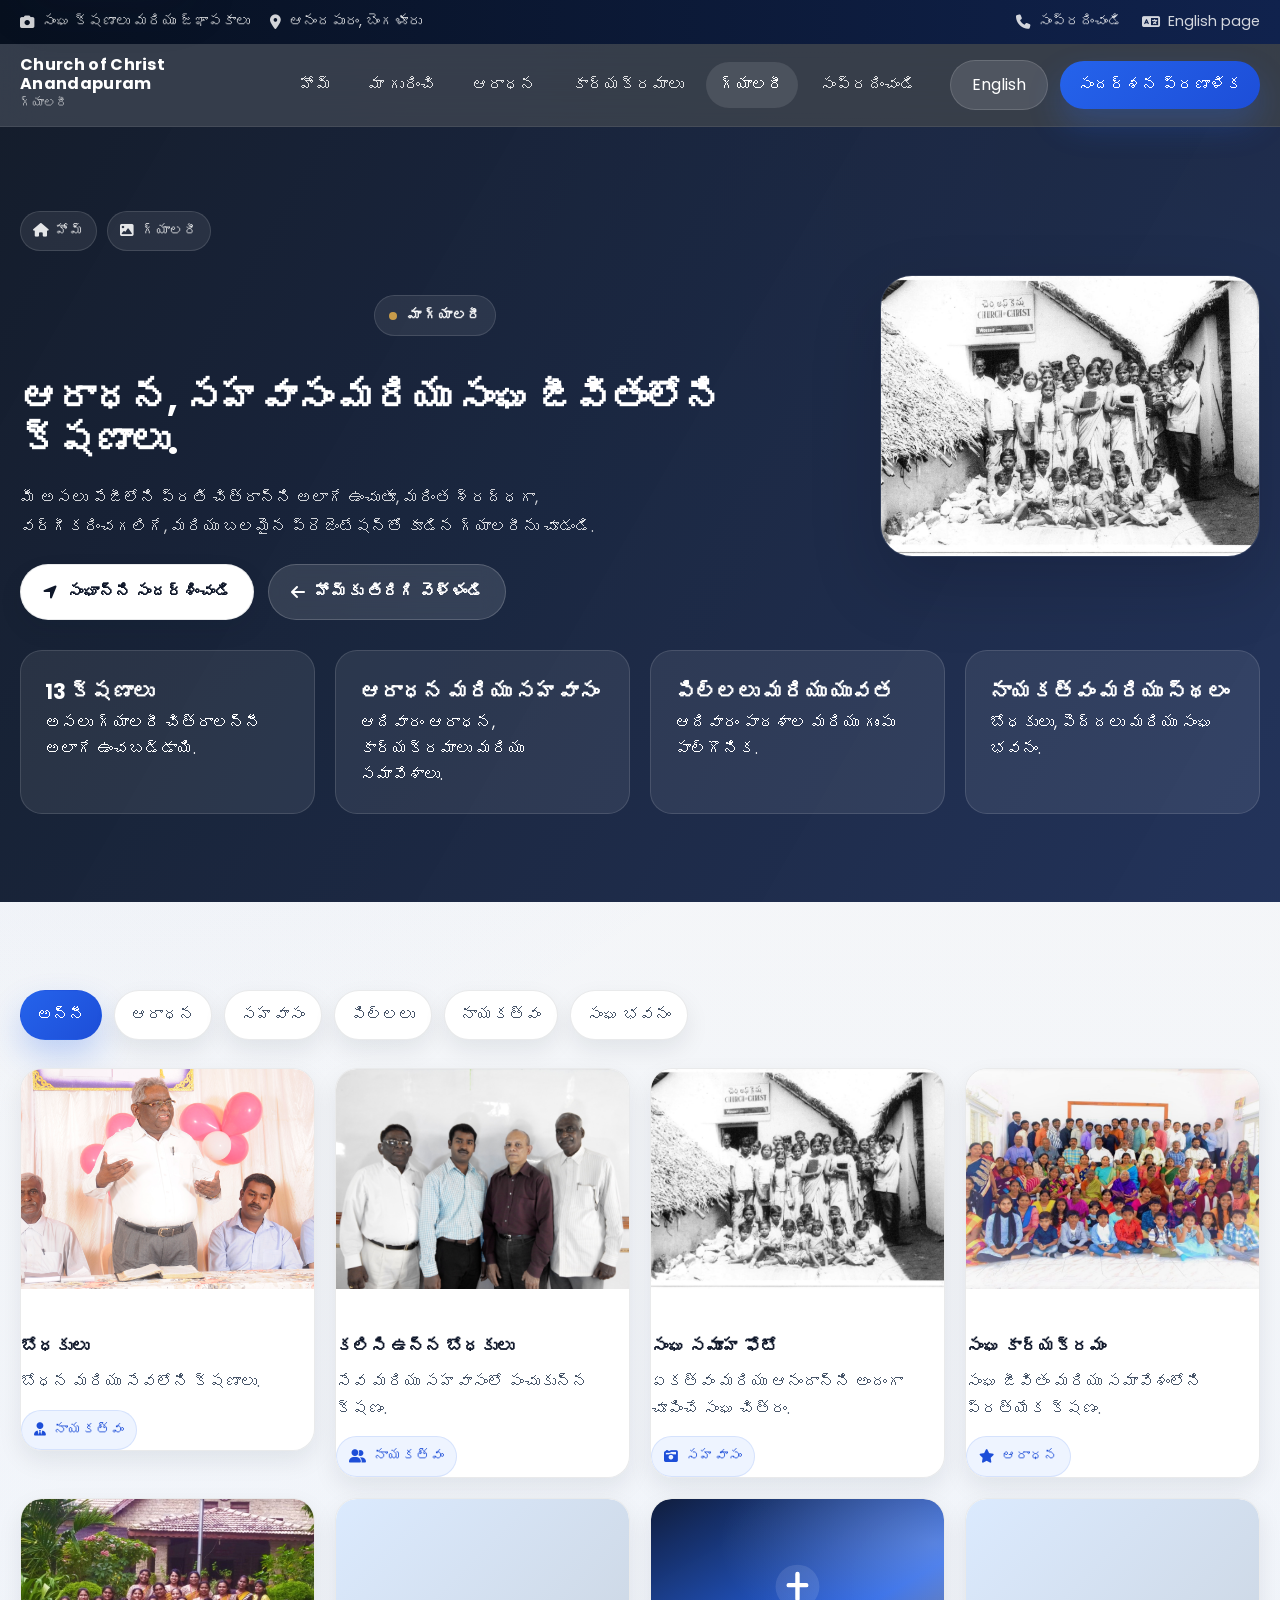
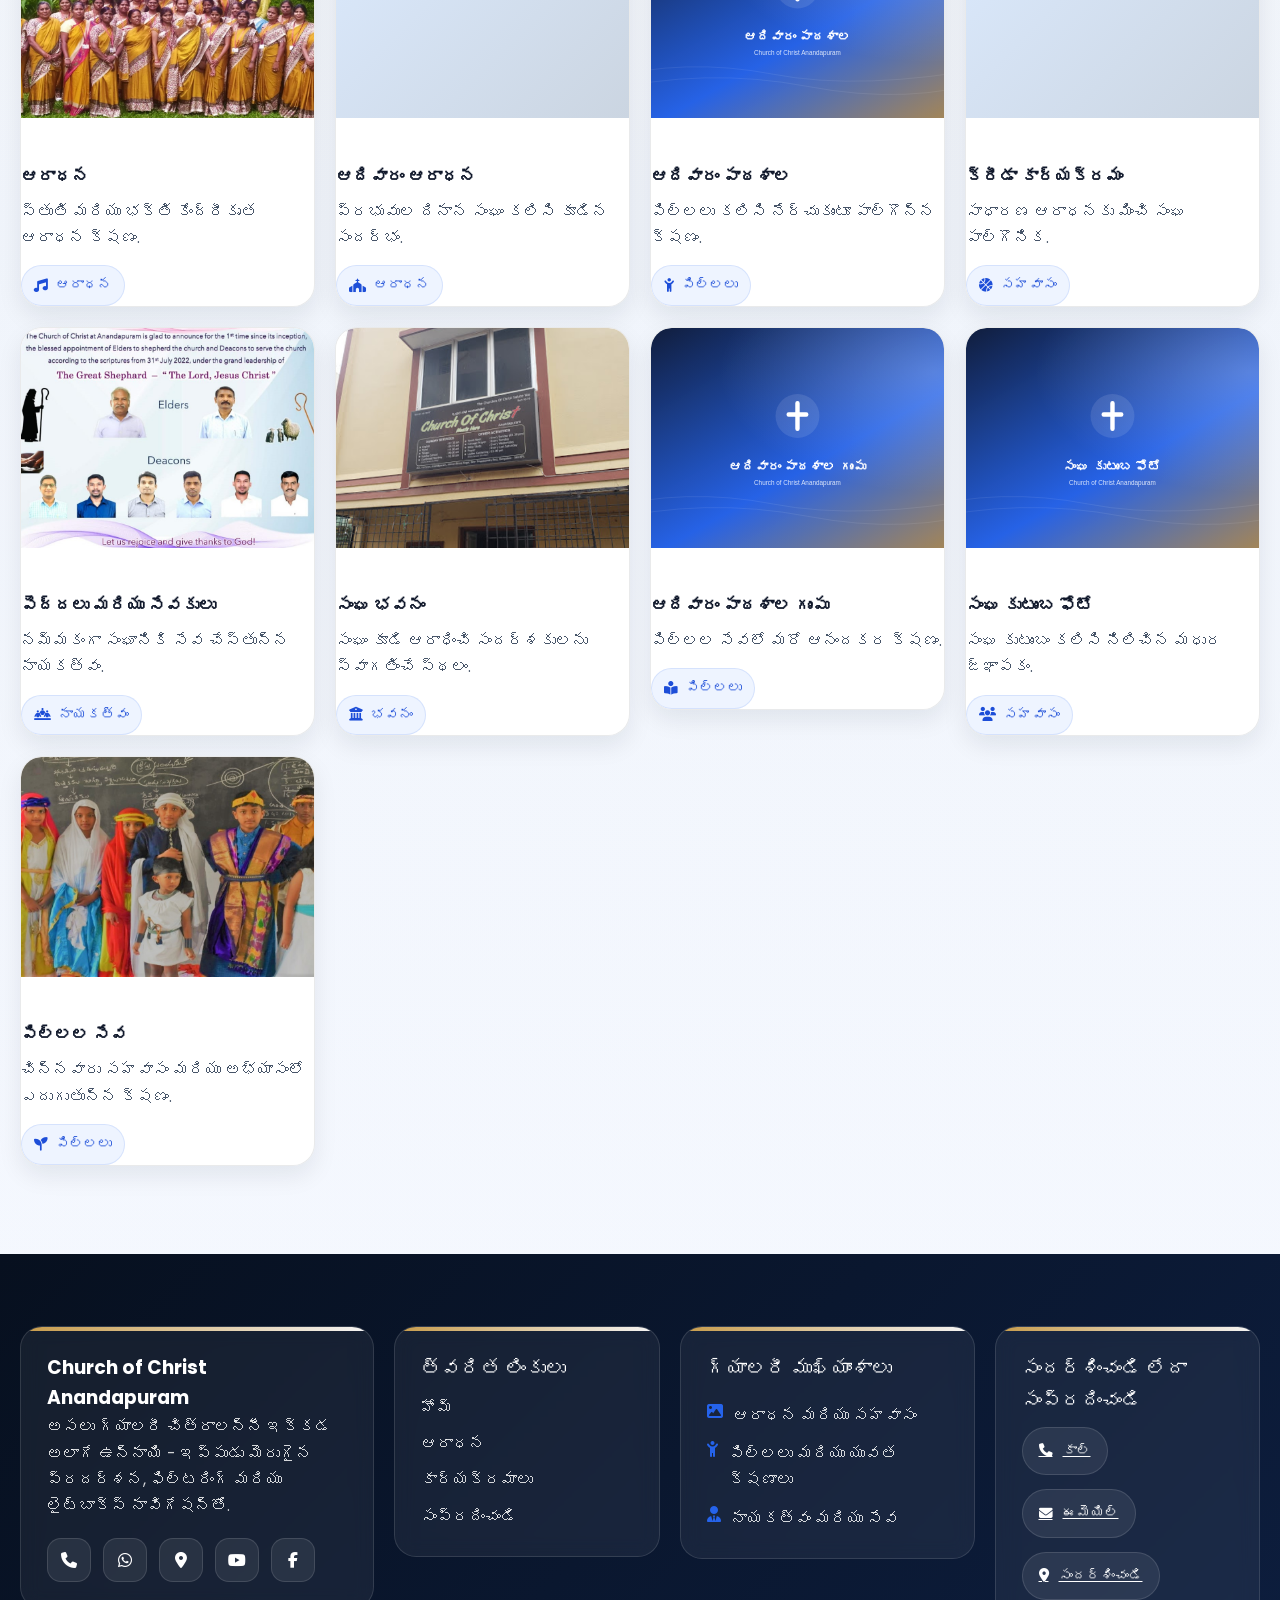
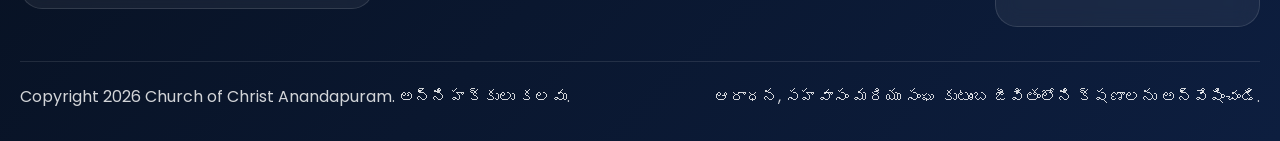
==== commit 6344f350: "header overlap fix + gallery images section change" ====
--- a/gallery-te.html
+++ b/gallery-te.html
@@ -34,9 +34,11 @@
   <header class="header">
     <div class="container nav">
       <a class="brand" href="telugu.html" aria-label="Church of Christ Anandapuram home">
-        <span class="brand-mark"><i class="fas fa-church"></i></span>
         <span class="brand-copy">
-          <strong>Church of Christ Anandapuram</strong>
+          <strong class="brand-title">
+            <span class="brand-title-line">Church of Christ</span>
+            <span class="brand-title-line">Anandapuram</span>
+          </strong>
           <small>గ్యాలరీ</small>
         </span>
       </a>
--- a/styles.css
+++ b/styles.css
@@ -2158,3 +2158,97 @@
     border-radius: 16px;
   }
 }
+/* ===== Header brand: no icon + 2-line church name ===== */
+.brand-mark {
+  display: none !important;
+}
+
+.brand {
+  gap: 0 !important;
+  min-width: 0;
+  max-width: 100%;
+}
+
+.brand-copy {
+  min-width: 0;
+  overflow: hidden;
+}
+
+.brand-copy strong.brand-title {
+  display: flex;
+  flex-direction: column;
+  gap: 1px;
+  min-width: 0;
+  font-size: 1rem;
+  line-height: 1.12;
+  letter-spacing: 0.02em;
+}
+
+.brand-title-line {
+  display: block;
+  min-width: 0;
+  overflow: hidden;
+  text-overflow: ellipsis;
+  white-space: nowrap;
+}
+
+.brand-copy small {
+  overflow: hidden;
+  text-overflow: ellipsis;
+  white-space: nowrap;
+}
+
+@media (max-width: 720px) {
+  .nav {
+    gap: 10px;
+  }
+
+  .brand {
+    flex: 1 1 auto;
+    min-width: 0;
+    max-width: 100%;
+  }
+
+  .brand-copy {
+    min-width: 0;
+    overflow: hidden;
+  }
+
+  .brand-copy strong.brand-title {
+    font-size: 0.82rem;
+    line-height: 1.06;
+  }
+
+  .brand-copy small {
+    display: none;
+  }
+
+  .nav-right {
+    flex: 0 0 auto;
+    margin-left: auto;
+    gap: 8px;
+  }
+
+  #language-toggle {
+    min-width: auto;
+    padding: 8px 10px;
+    font-size: 0.8rem;
+    white-space: nowrap;
+  }
+
+  #menu-toggle {
+    flex: 0 0 auto;
+  }
+}
+
+@media (max-width: 390px) {
+  .brand-copy strong.brand-title {
+    font-size: 0.74rem;
+    line-height: 1.04;
+  }
+
+  #language-toggle {
+    padding: 7px 8px;
+    font-size: 0.74rem;
+  }
+}
